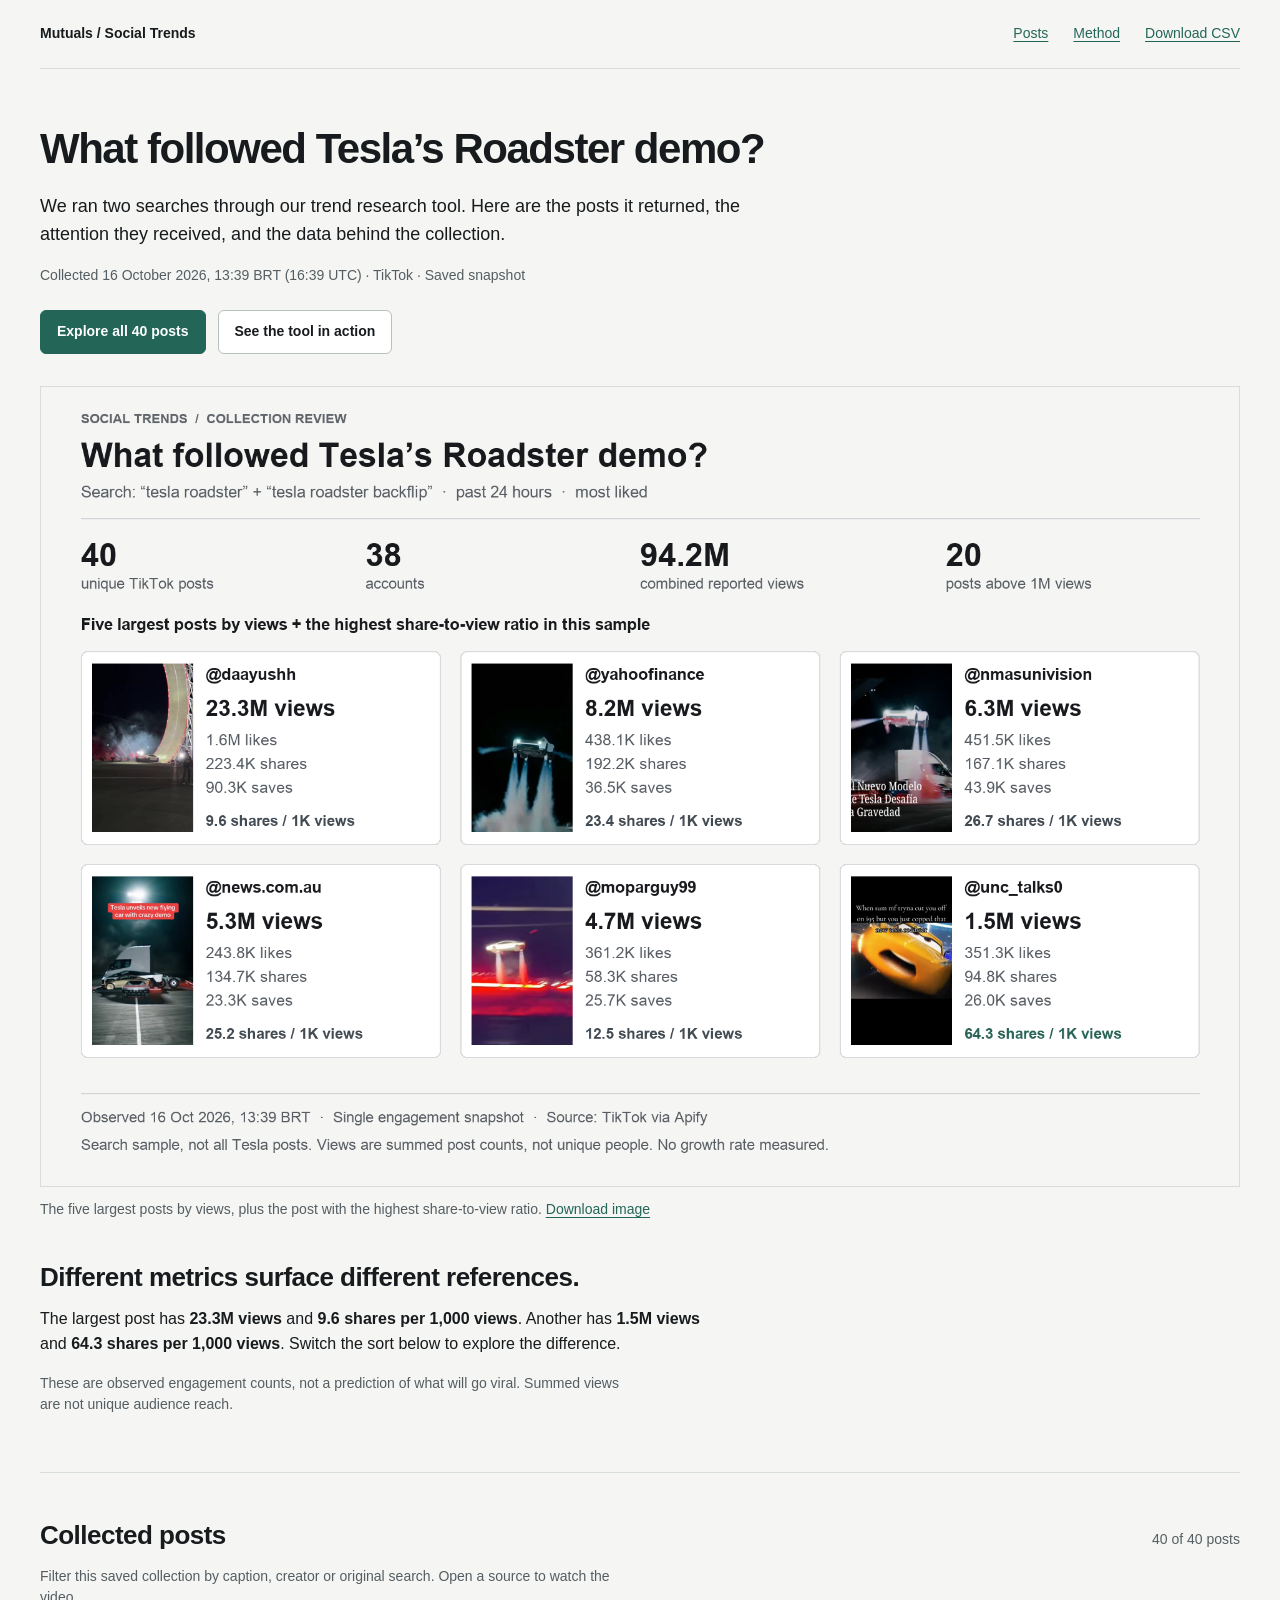
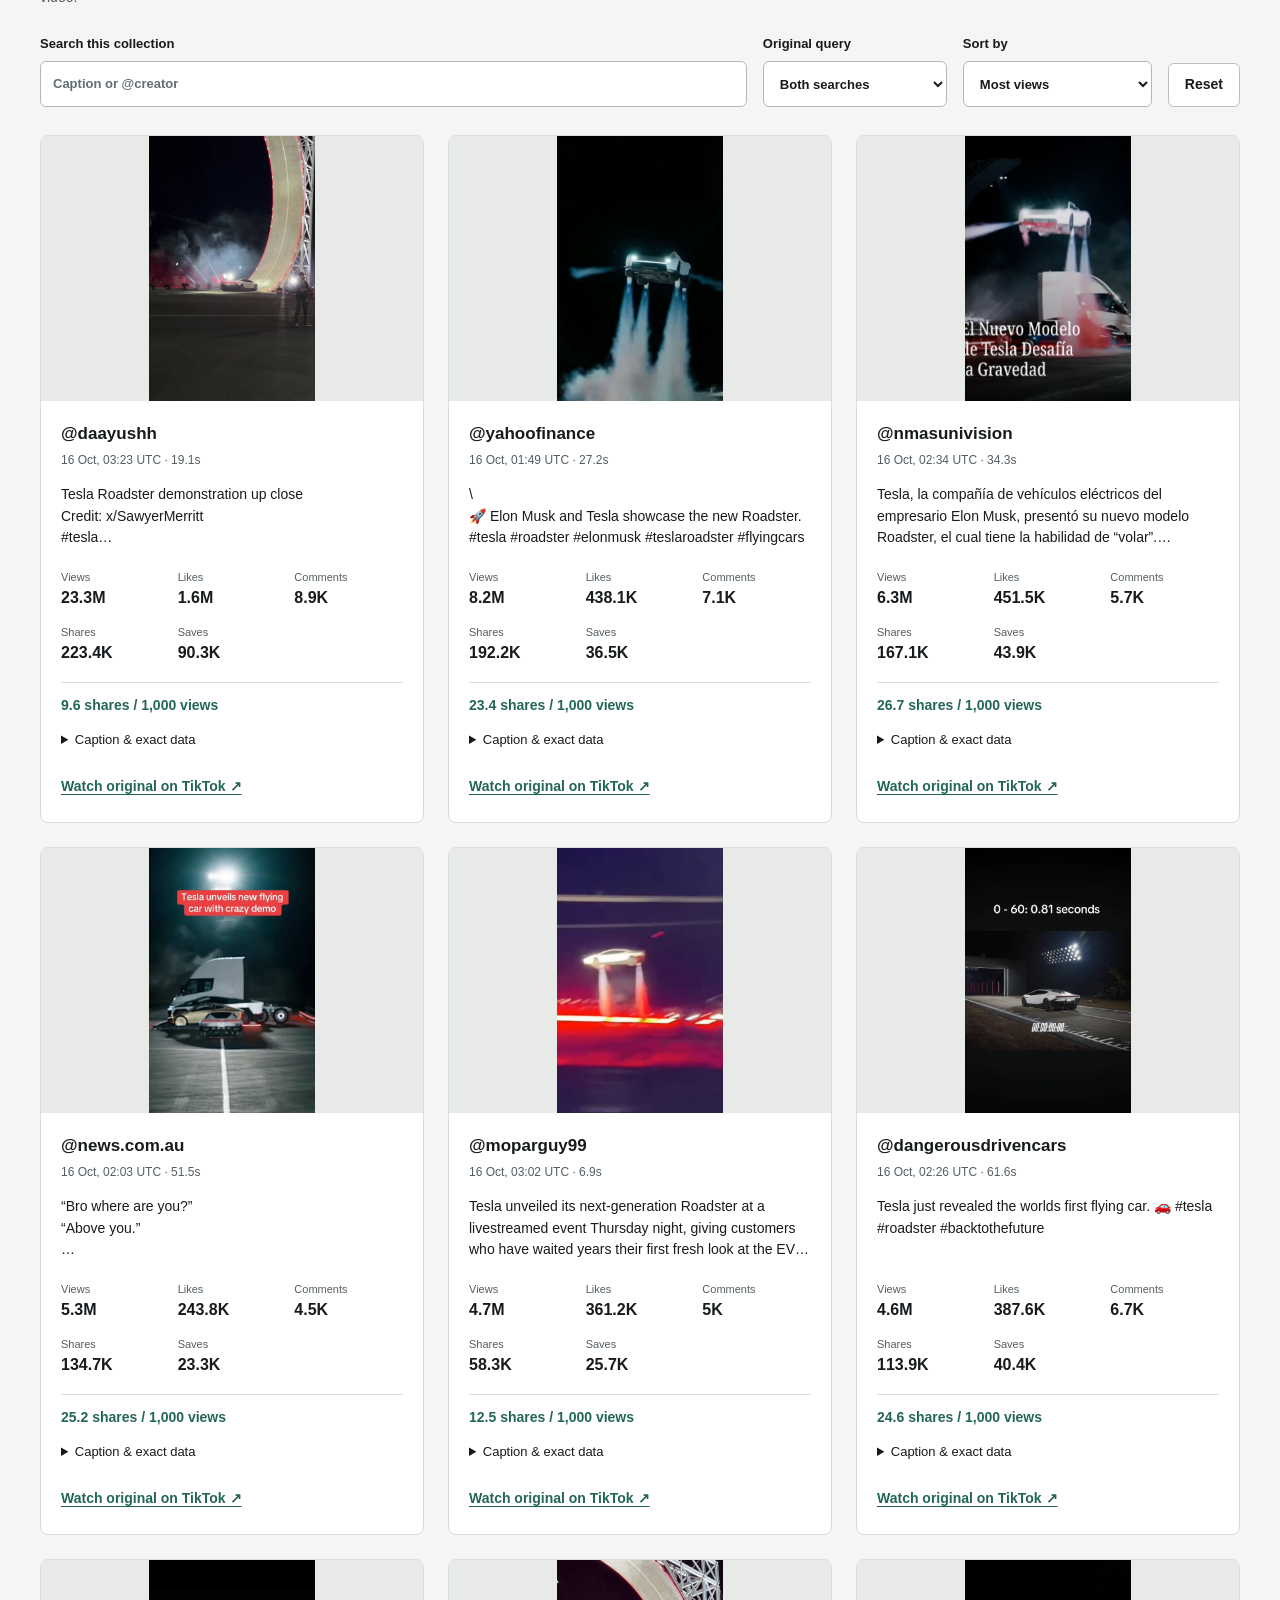
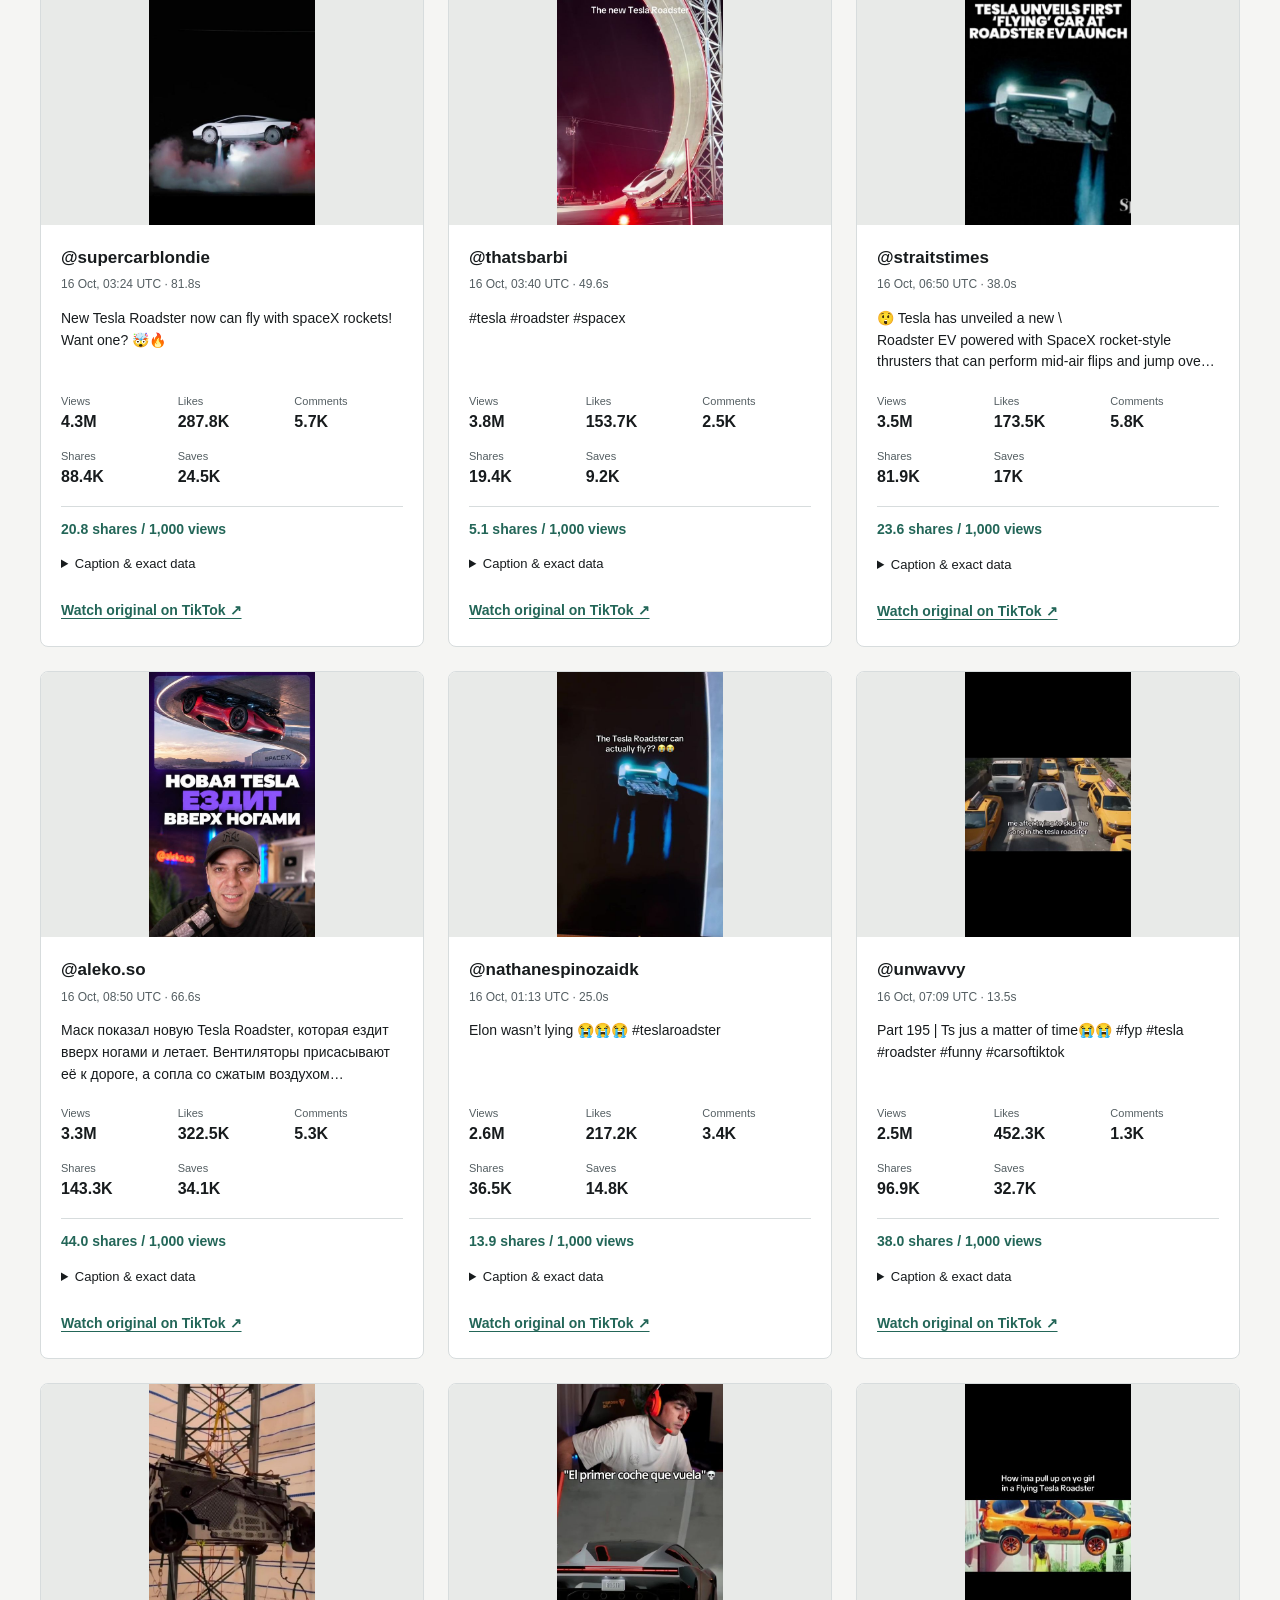
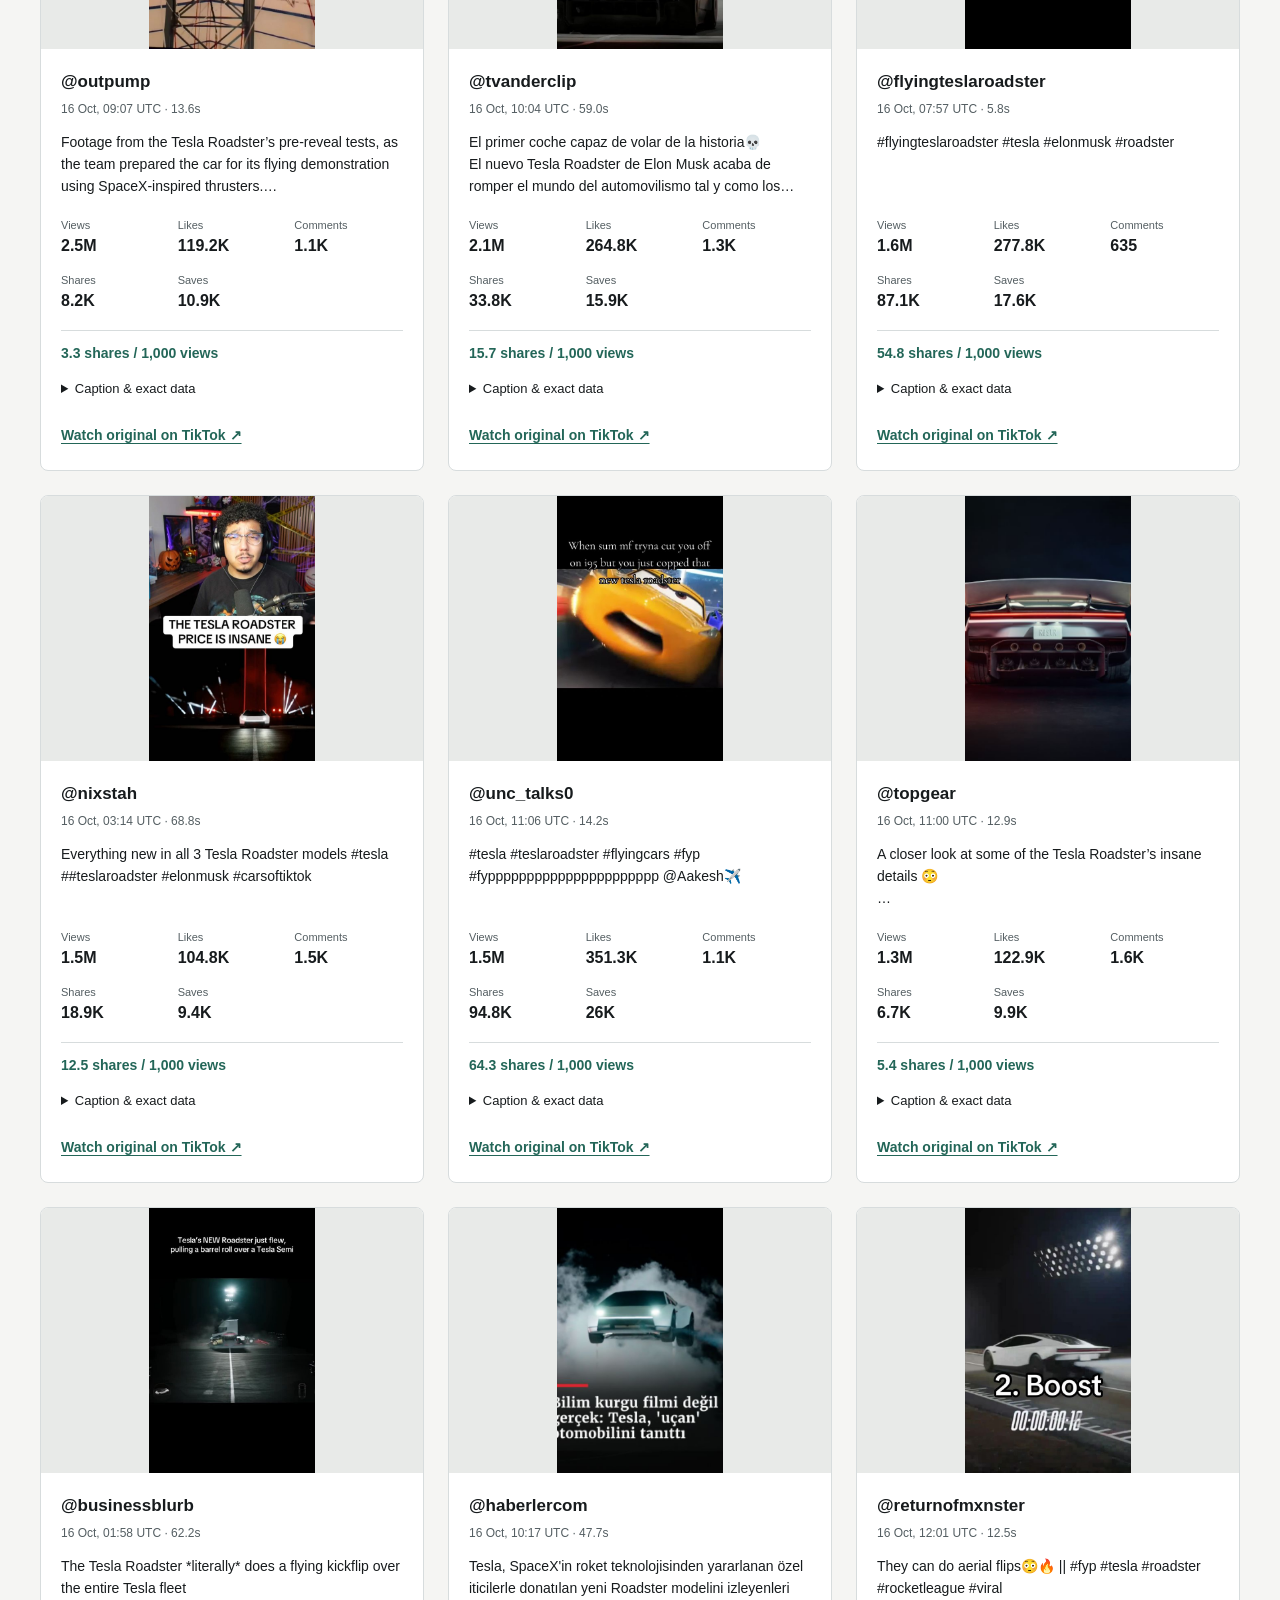
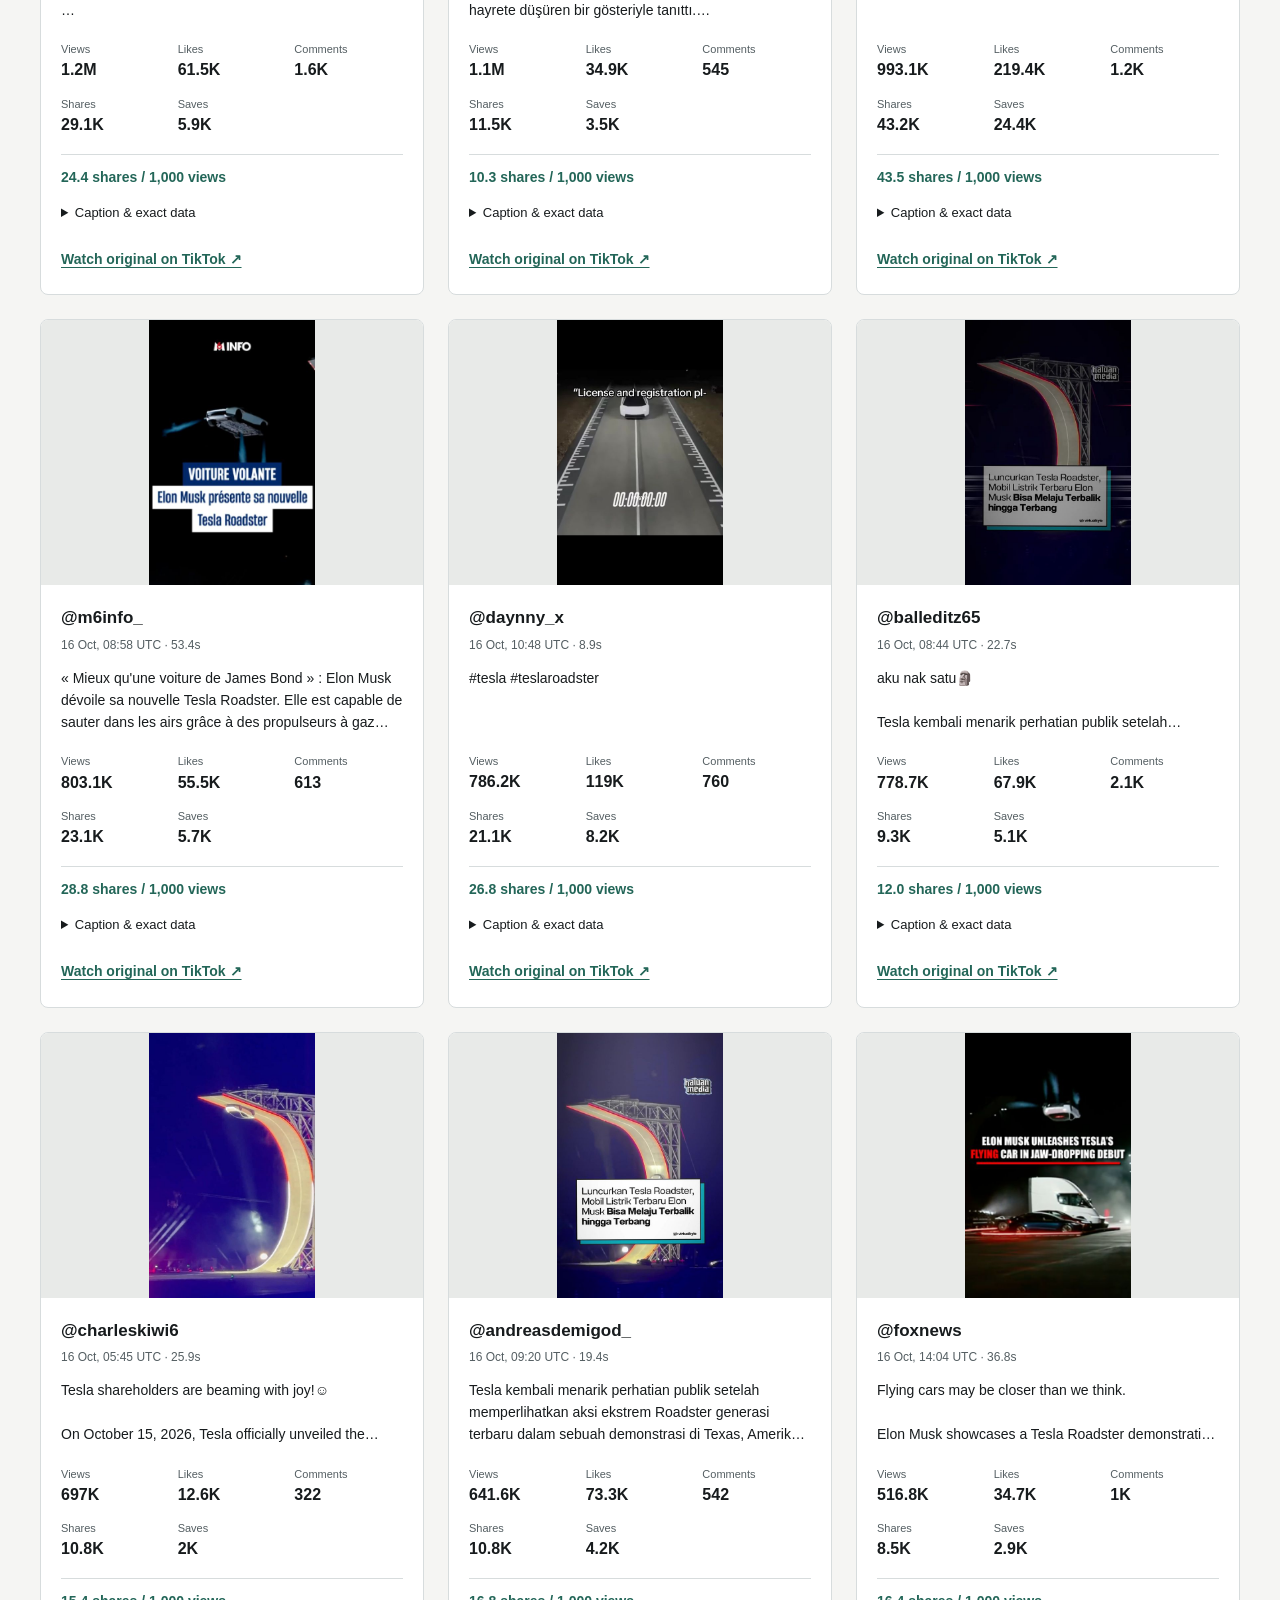
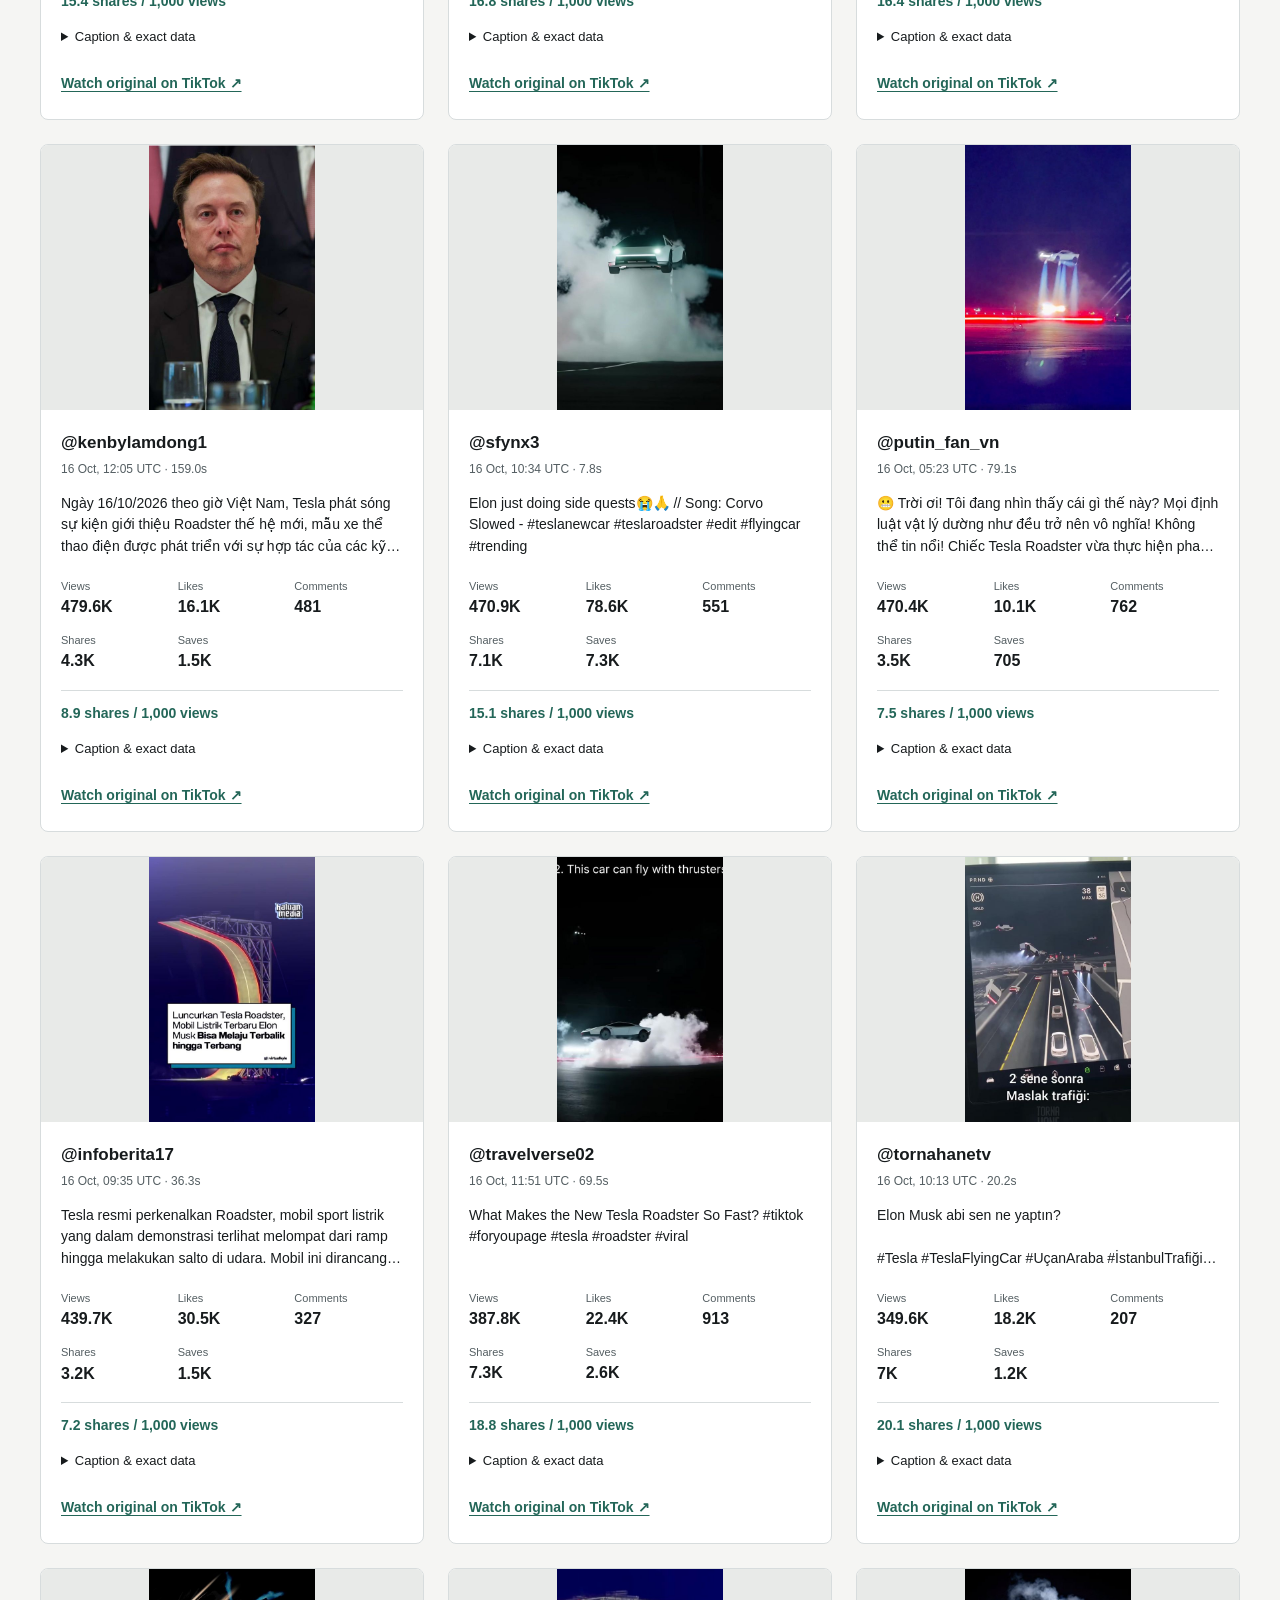
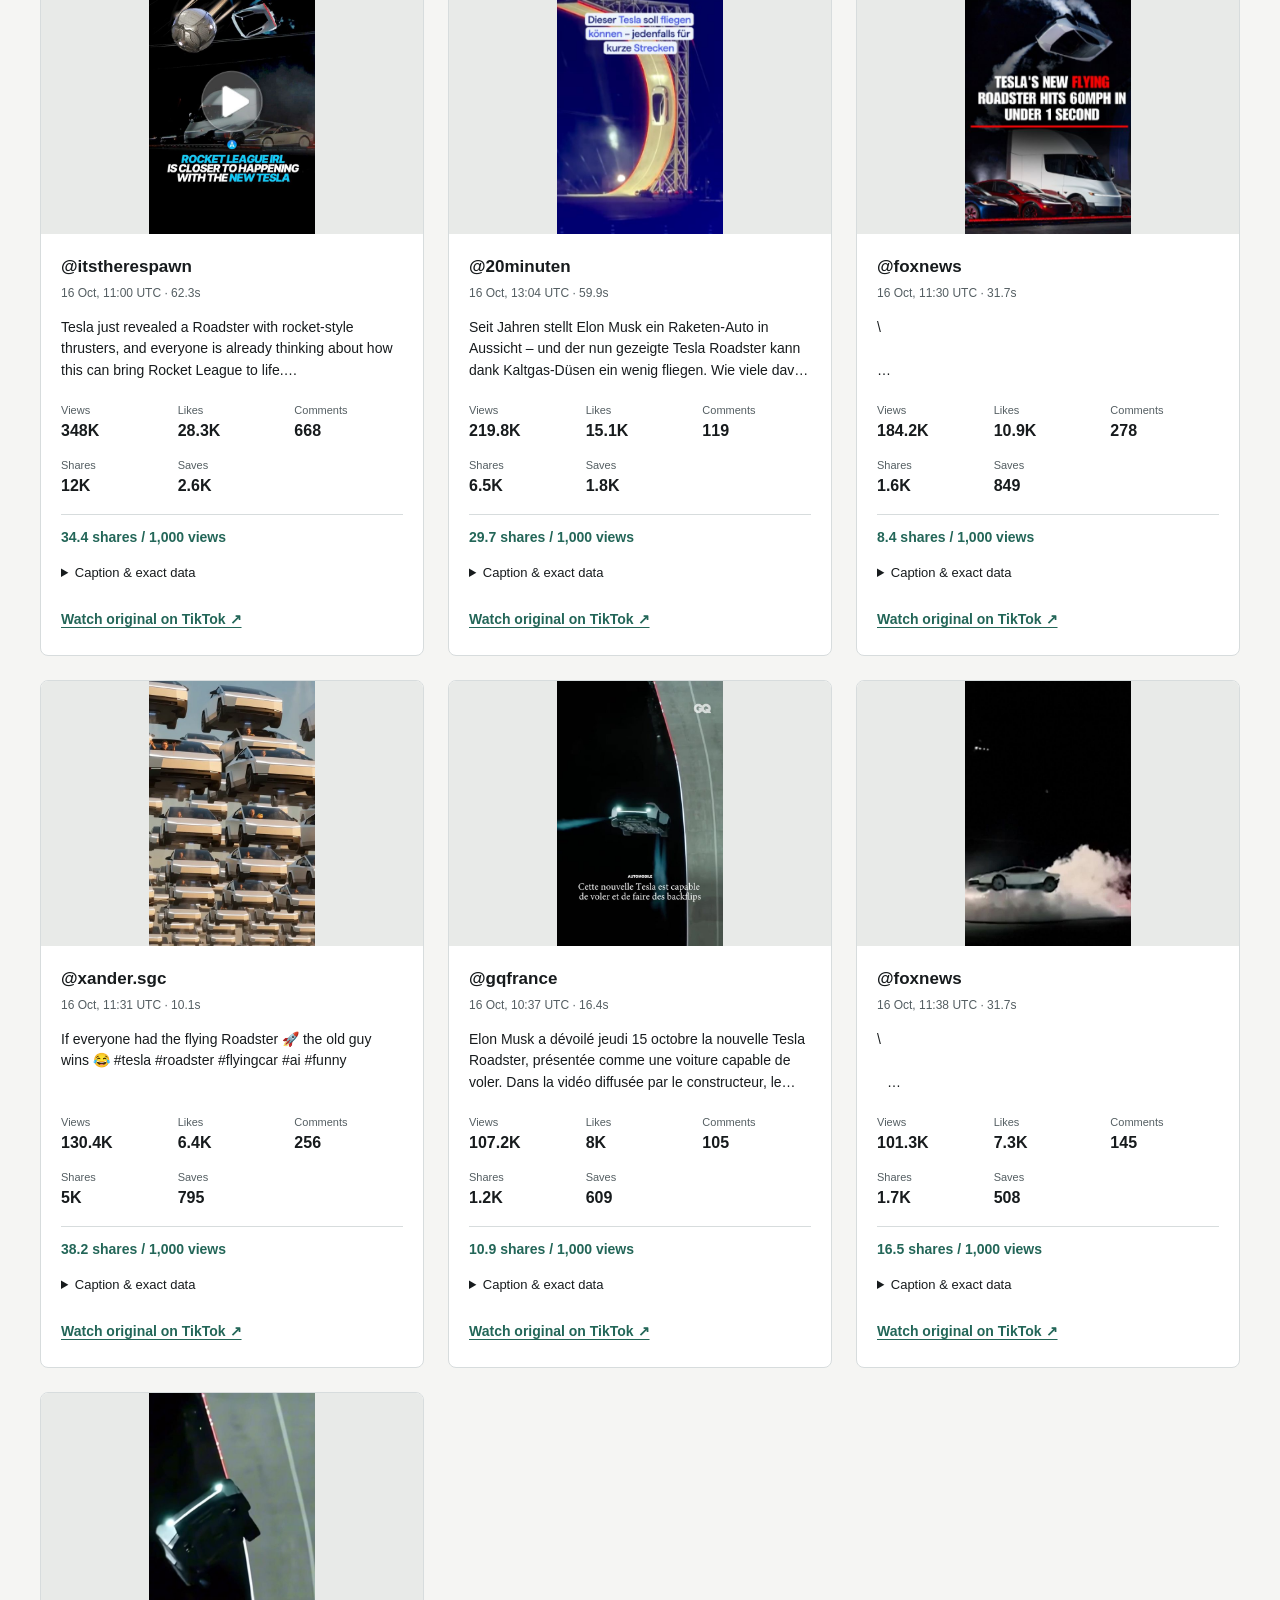
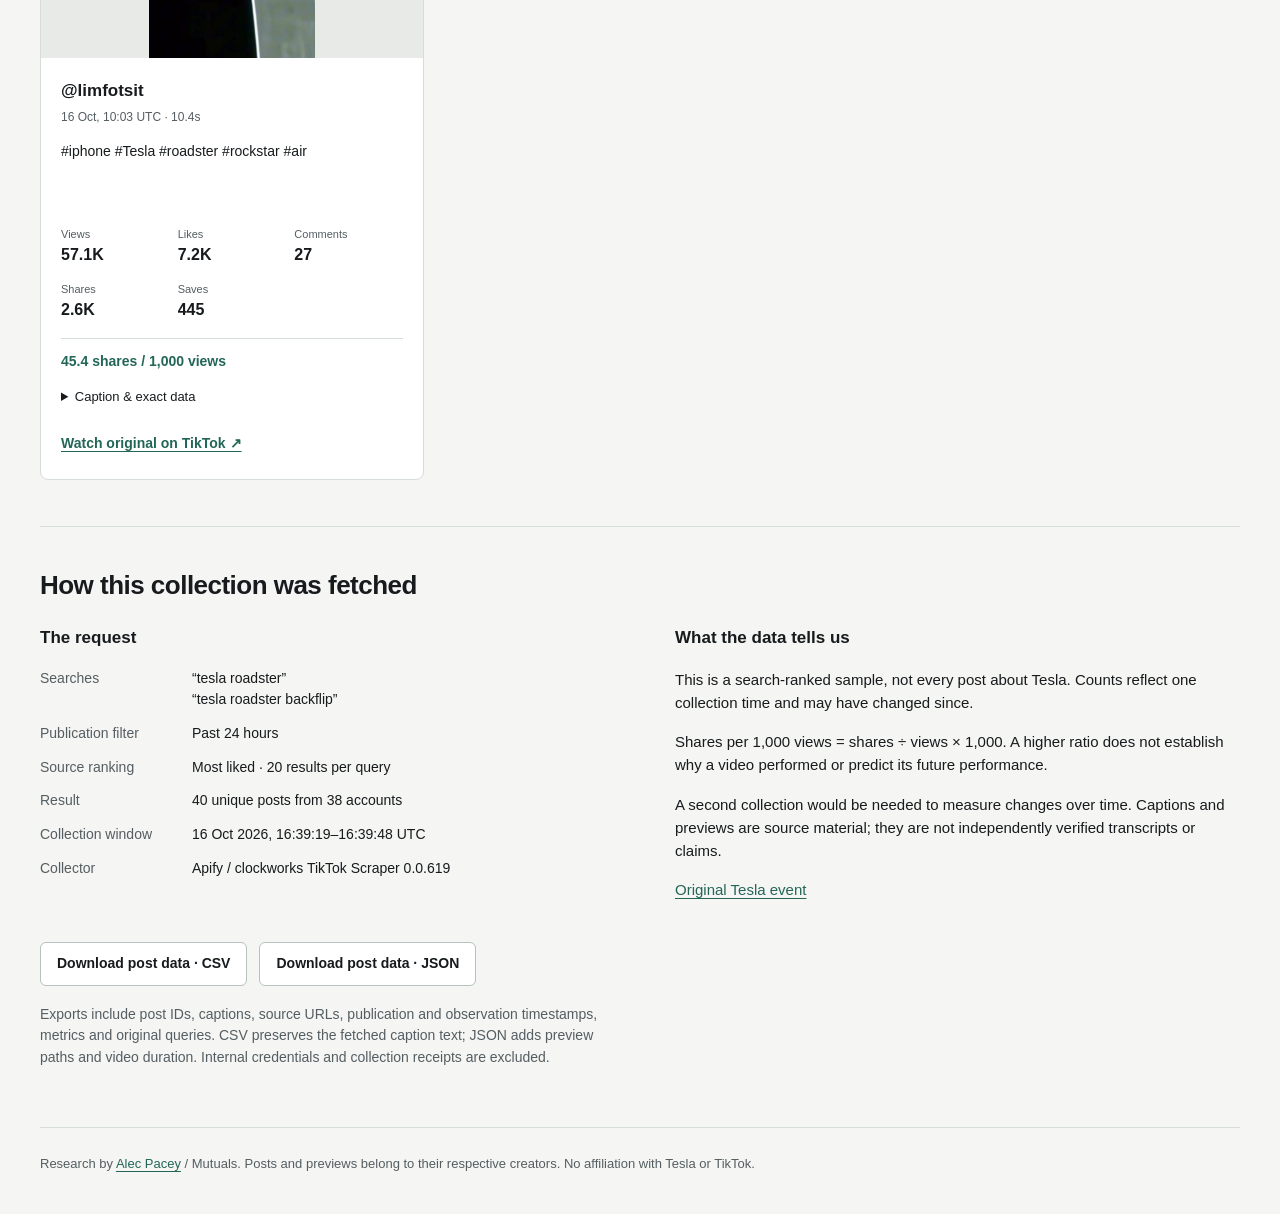
==== tesla-roadster/index.html @ ceb7addd "Publish Tesla Roadster trend collection with 40 source-linked posts" ====
<!doctype html>
<html lang="en">
<head>
<meta charset="utf-8"><meta name="viewport" content="width=device-width,initial-scale=1">
<title>Tesla Roadster trend research — 40 real posts | Mutuals</title>
<meta name="description" content="Explore 40 TikTok posts collected after Tesla’s Roadster demo: previews, source links, engagement metrics and downloadable data. Observed October 16, 2026.">
<meta property="og:title" content="What followed Tesla’s Roadster demo?">
<meta property="og:description" content="40 TikToks. 38 accounts. Explore the actual posts, compare metrics and download the collection.">
<meta property="og:type" content="website"><meta property="og:url" content="https://alec-mutuals.github.io/mutuals-social-analytics/tesla-roadster/">
<meta property="og:image" content="https://alec-mutuals.github.io/mutuals-social-analytics/tesla-roadster/assets/tesla-research.png">
<meta name="twitter:card" content="summary_large_image"><meta name="theme-color" content="#f5f5f3">
<link rel="stylesheet" href="style.css"><script defer src="data.js"></script><script defer src="app.js"></script>
</head>
<body>
<a class="skip" href="#posts">Skip to collected posts</a>
<header class="top"><a href="../">Mutuals / Social Trends</a><nav aria-label="Report"><a href="#posts">Posts</a><a href="#method">Method</a><a href="data/posts.csv" download>Download CSV</a></nav></header>
<main>
<section class="intro" aria-labelledby="title"><h1 id="title">What followed Tesla’s Roadster demo?</h1><p>We ran two searches through our trend research tool. Here are the posts it returned, the attention they received, and the data behind the collection.</p><p class="muted">Collected 16 October 2026, 13:39 BRT (16:39 UTC) · TikTok · Saved snapshot</p><div class="actions"><a class="button primary" href="#posts">Explore all 40 posts</a><a class="button" href="https://x.com/alecpacey/status/2110845671431696705" target="_blank" rel="noopener noreferrer">See the tool in action</a></div></section>
<figure class="overview"><a href="assets/tesla-research.png" target="_blank" rel="noopener" aria-label="Open full-size collection review"><img src="assets/tesla-research.png" width="1920" height="1280" alt="Collection review: 40 posts, 38 accounts, 94.2 million combined reported views, and 20 posts above one million views. Six selected posts compare views, likes, shares and saves."></a><figcaption>The five largest posts by views, plus the post with the highest share-to-view ratio. <a href="assets/tesla-research.png" download>Download image</a></figcaption></figure>
<section class="finding"><h2>Different metrics surface different references.</h2><p>The largest post has <strong>23.3M views</strong> and <strong>9.6 shares per 1,000 views</strong>. Another has <strong>1.5M views</strong> and <strong>64.3 shares per 1,000 views</strong>. Switch the sort below to explore the difference.</p><p class="muted">These are observed engagement counts, not a prediction of what will go viral. Summed views are not unique audience reach.</p></section>
<section id="posts" aria-labelledby="posts-heading"><div class="section-title"><h2 id="posts-heading">Collected posts</h2><span id="count" role="status" aria-live="polite">40 posts</span></div><p class="muted">Filter this saved collection by caption, creator or original search. Open a source to watch the video.</p>
<form class="filters" role="search" onsubmit="return false"><label class="search">Search this collection<input id="search" type="search" placeholder="Caption or @creator" autocomplete="off"></label><label>Original query<select id="query"><option value="">Both searches</option><option>tesla roadster</option><option>tesla roadster backflip</option></select></label><label>Sort by<select id="sort"><option value="views">Most views</option><option value="shares_per_1000_views">Shares per 1,000 views</option><option value="likes">Most likes</option><option value="shares">Most shares</option><option value="saves">Most saves</option><option value="published_at">Newest published</option></select></label><button id="reset" type="button">Reset</button></form>
<div id="grid" class="grid"></div><p id="empty" hidden>No posts match these filters. Try a different creator or reset the filters.</p><noscript><p>JavaScript is needed to filter the posts. You can still <a href="data/posts.csv">download all 40 posts as CSV</a> or <a href="data/posts.json">read the JSON data</a>.</p></noscript></section>
<section id="method" class="method" aria-labelledby="method-heading"><h2 id="method-heading">How this collection was fetched</h2><div class="method-grid"><div><h3>The request</h3><dl><dt>Searches</dt><dd>“tesla roadster”<br>“tesla roadster backflip”</dd><dt>Publication filter</dt><dd>Past 24 hours</dd><dt>Source ranking</dt><dd>Most liked · 20 results per query</dd><dt>Result</dt><dd>40 unique posts from 38 accounts</dd><dt>Collection window</dt><dd>16 Oct 2026, 16:39:19–16:39:48 UTC</dd><dt>Collector</dt><dd>Apify / clockworks TikTok Scraper 0.0.619</dd></dl></div><div><h3>What the data tells us</h3><p>This is a search-ranked sample, not every post about Tesla. Counts reflect one collection time and may have changed since.</p><p>Shares per 1,000 views = shares ÷ views × 1,000. A higher ratio does not establish why a video performed or predict its future performance.</p><p>A second collection would be needed to measure changes over time. Captions and previews are source material; they are not independently verified transcripts or claims.</p><p><a href="https://x.com/Tesla/status/2110788059008819215" target="_blank" rel="noopener noreferrer">Original Tesla event</a></p></div></div><div class="downloads"><a class="button" href="data/posts.csv" download>Download post data · CSV</a><a class="button" href="data/posts.json" download>Download post data · JSON</a></div><p class="muted">Exports include post IDs, captions, source URLs, publication and observation timestamps, metrics and original queries. CSV preserves the fetched caption text; JSON adds preview paths and video duration. Internal credentials and collection receipts are excluded.</p></section>
</main><footer>Research by <a href="https://x.com/alecpacey">Alec Pacey</a> / Mutuals. Posts and previews belong to their respective creators. No affiliation with Tesla or TikTok.</footer>
</body></html>
---- tesla-roadster/style.css ----
:root{color-scheme:light;--bg:#f5f5f3;--surface:#fff;--ink:#171b1d;--muted:#545e62;--line:#d7dcdd;--accent:#236658}*{box-sizing:border-box}html{scroll-behavior:smooth;scroll-padding-top:24px}body{margin:0;background:var(--bg);color:var(--ink);font:16px/1.55 -apple-system,BlinkMacSystemFont,"Segoe UI",sans-serif}::selection{background:#c8e4da;color:#12372c}a{color:var(--accent);text-underline-offset:3px}a:hover{text-decoration-thickness:2px}a:focus-visible,button:focus-visible,input:focus-visible,select:focus-visible,summary:focus-visible{outline:3px solid var(--accent);outline-offset:4px}button,input,select{font:inherit}button,a,input,select,summary{-webkit-tap-highlight-color:transparent}button,.button{cursor:pointer}main,.top,footer{width:min(1200px,calc(100% - 64px));margin:auto}.top{display:flex;justify-content:space-between;gap:20px;align-items:center;border-bottom:1px solid var(--line);padding:23px 0;font-size:14px}.top>a{font-weight:650;text-decoration:none;color:var(--ink)}nav{display:flex;gap:25px}.intro{padding:56px 0 32px}h1{font-size:42px;line-height:1.12;letter-spacing:-.035em;max-width:850px;margin:0 0 21px;text-wrap:balance}h2{font-size:26px;line-height:1.25;letter-spacing:-.02em;margin:0 0 14px}h3{font-size:17px;margin:0 0 16px}p{max-width:75ch;margin:0 0 16px}.intro>p:first-of-type{font-size:18px;max-width:740px}.muted,figcaption{color:var(--muted);font-size:14px}.actions,.downloads{display:flex;gap:12px;flex-wrap:wrap;margin-top:24px}.button,button{display:inline-flex;align-items:center;justify-content:center;padding:10px 16px;min-height:44px;border:1px solid #b7c1c0;border-radius:6px;background:white;color:var(--ink);text-decoration:none;font-size:14px;font-weight:600}.button:hover,button:hover{background:#ebf1ed}.primary{background:var(--accent);color:white;border-color:var(--accent)}.primary:hover{background:#164d41}.overview{margin:0}.overview img{display:block;width:100%;height:auto;border:1px solid var(--line)}figcaption{padding-top:12px}.finding{padding:40px 0;border-bottom:1px solid var(--line)}#posts{padding:46px 0}.section-title{display:flex;align-items:baseline;justify-content:space-between;gap:16px}.section-title>span{font-size:14px;color:var(--muted);white-space:nowrap}.filters{display:flex;gap:16px;align-items:end;margin:25px 0 28px;flex-wrap:wrap}.filters label{display:grid;gap:7px;font-size:13px;font-weight:600}.search{flex:1;min-width:220px}input,select{border:1px solid #aeb9ba;border-radius:6px;background:white;color:var(--ink);padding:10px 12px;min-height:46px;max-width:100%;caret-color:var(--accent)}input::placeholder{color:#626e72}select{min-width:180px}.grid{display:grid;grid-template-columns:repeat(3,minmax(0,1fr));gap:24px}.post{background:var(--surface);border:1px solid var(--line);border-radius:8px;overflow:hidden;min-width:0}.preview{height:265px;display:flex;background:#e8eae8;align-items:center;justify-content:center}.preview img{height:100%;width:100%;object-fit:contain}.post-body{padding:20px}.post h3{overflow-wrap:anywhere;margin:0 0 4px}.date{font-size:12px;color:var(--muted);margin-bottom:14px}.caption{font-size:14px;white-space:pre-line;overflow-wrap:anywhere;margin:0}.caption-short{display:-webkit-box;-webkit-line-clamp:3;-webkit-box-orient:vertical;overflow:hidden;min-height:65px}.metrics{display:grid;grid-template-columns:repeat(3,minmax(0,1fr));gap:13px 8px;margin:20px 0 16px;font-variant-numeric:tabular-nums}.metrics dt{font-size:11px;color:var(--muted)}.metrics dd{font-size:16px;font-weight:650;margin:0}.ratio{color:var(--accent);font-size:14px;font-weight:650;padding-top:12px;border-top:1px solid var(--line)}.post details{font-size:13px;margin-top:14px}.post details .caption{margin-top:12px}summary{cursor:pointer;min-height:30px}.source{display:inline-block;font-size:14px;font-weight:600;margin-top:12px;padding:4px 0}.method{border-top:1px solid var(--line);padding:42px 0}.method-grid{display:grid;grid-template-columns:1fr 1fr;gap:70px;margin-top:24px}.method dl{display:grid;grid-template-columns:140px 1fr;gap:12px;font-size:14px;margin:0}.method dt{color:var(--muted)}.method dd{margin:0}.method-grid p{font-size:15px}.method .muted{margin-top:18px}footer{border-top:1px solid var(--line);padding:26px 0 40px;font-size:13px;color:var(--muted)}.skip{position:absolute;top:-100px;left:20px;padding:12px;background:white;z-index:2}.skip:focus{top:12px}#empty{padding:35px;background:white;border:1px solid var(--line)}[hidden]{display:none!important}@media(max-width:900px){.grid{grid-template-columns:repeat(2,minmax(0,1fr))}.method-grid{gap:30px}.filters label{flex:1}.filters .search{flex-basis:100%}}@media(max-width:560px){main,.top,footer{width:calc(100% - 32px)}.top{align-items:start;flex-direction:column;gap:12px;padding:18px 0}nav{gap:24px}.intro{padding-top:32px}h1{font-size:32px}h2{font-size:23px}.intro>p:first-of-type{font-size:16px}.grid{grid-template-columns:1fr}.preview{height:310px}.method-grid{grid-template-columns:1fr;gap:28px}.filters{gap:12px}.filters label{flex-basis:100%}.filters input,.filters select{width:100%}.filters button{width:100%}.section-title{flex-wrap:wrap;gap:0}.method dl{grid-template-columns:115px 1fr}.caption-short{min-height:0}.overview{margin:0 -8px}.actions .button{flex:1;white-space:nowrap;font-size:13px;padding:10px}.downloads .button{width:100%}}@media(prefers-reduced-motion:reduce){html{scroll-behavior:auto}}
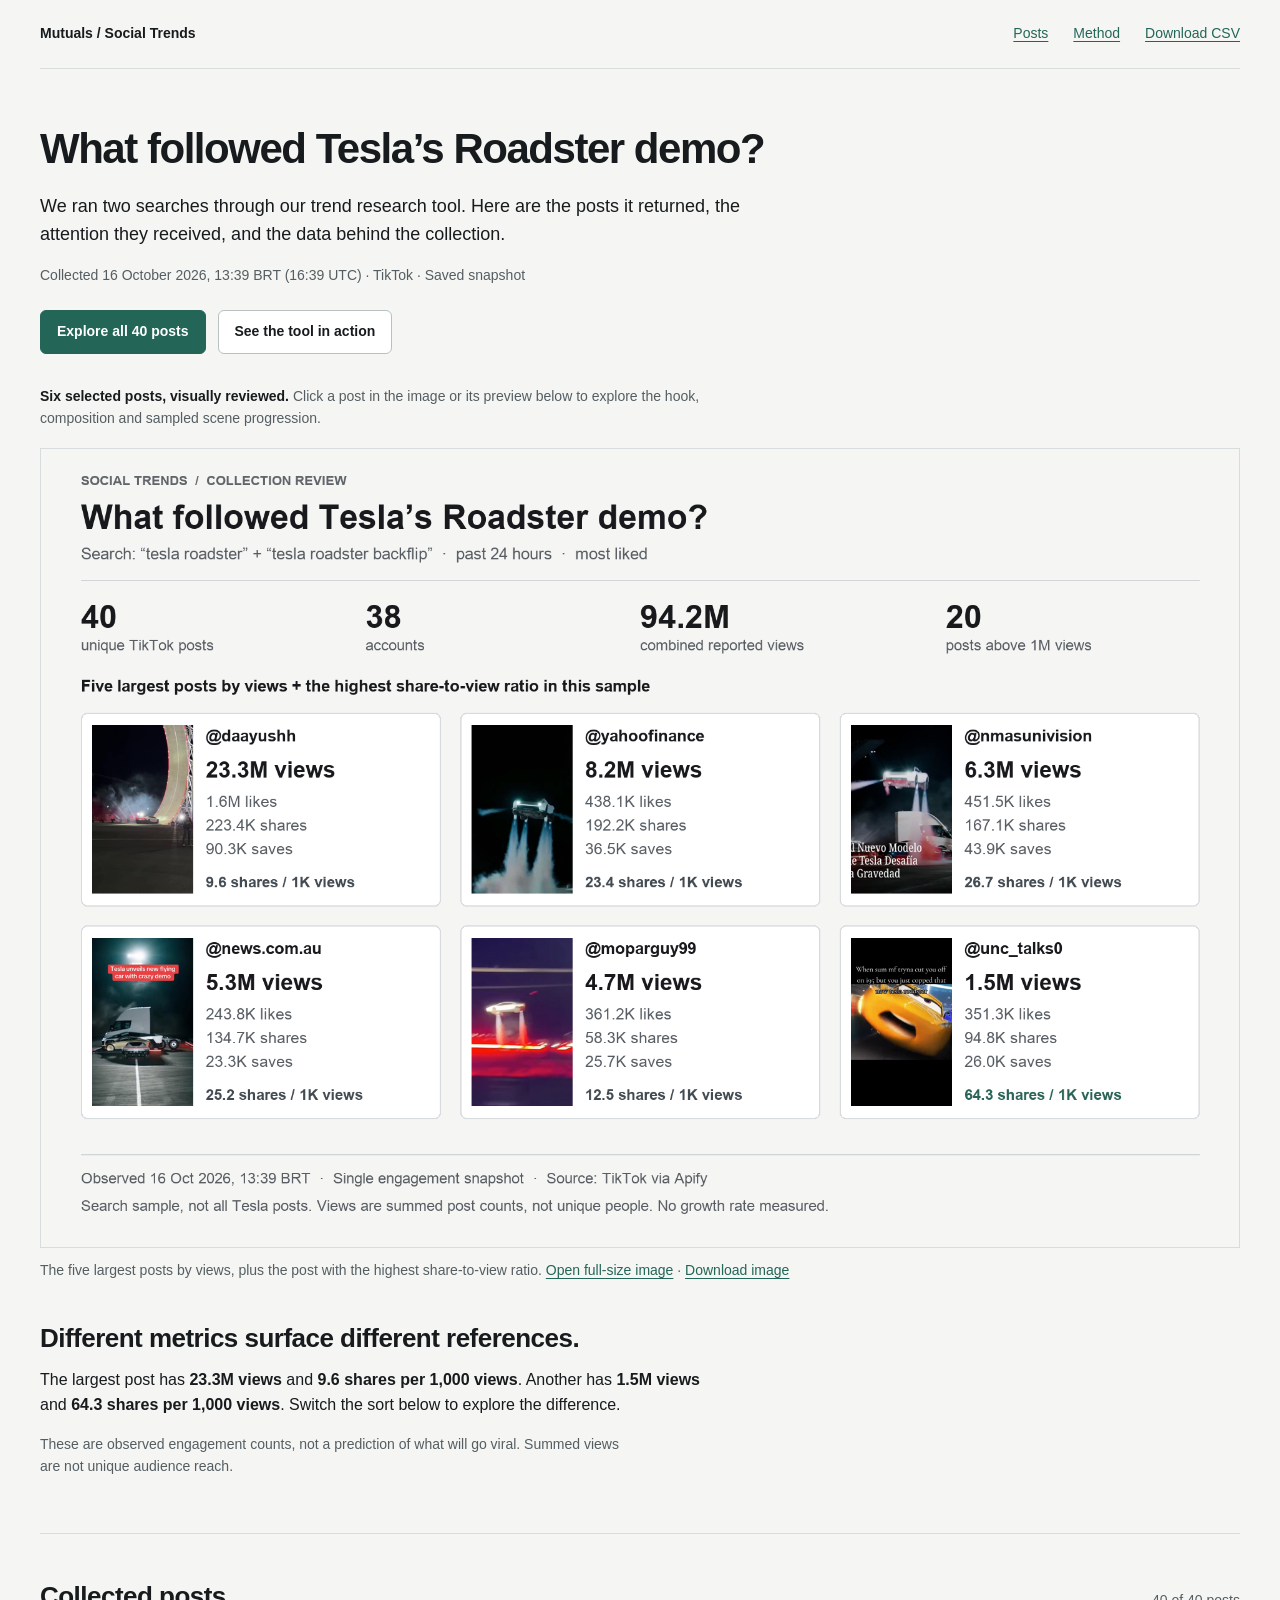
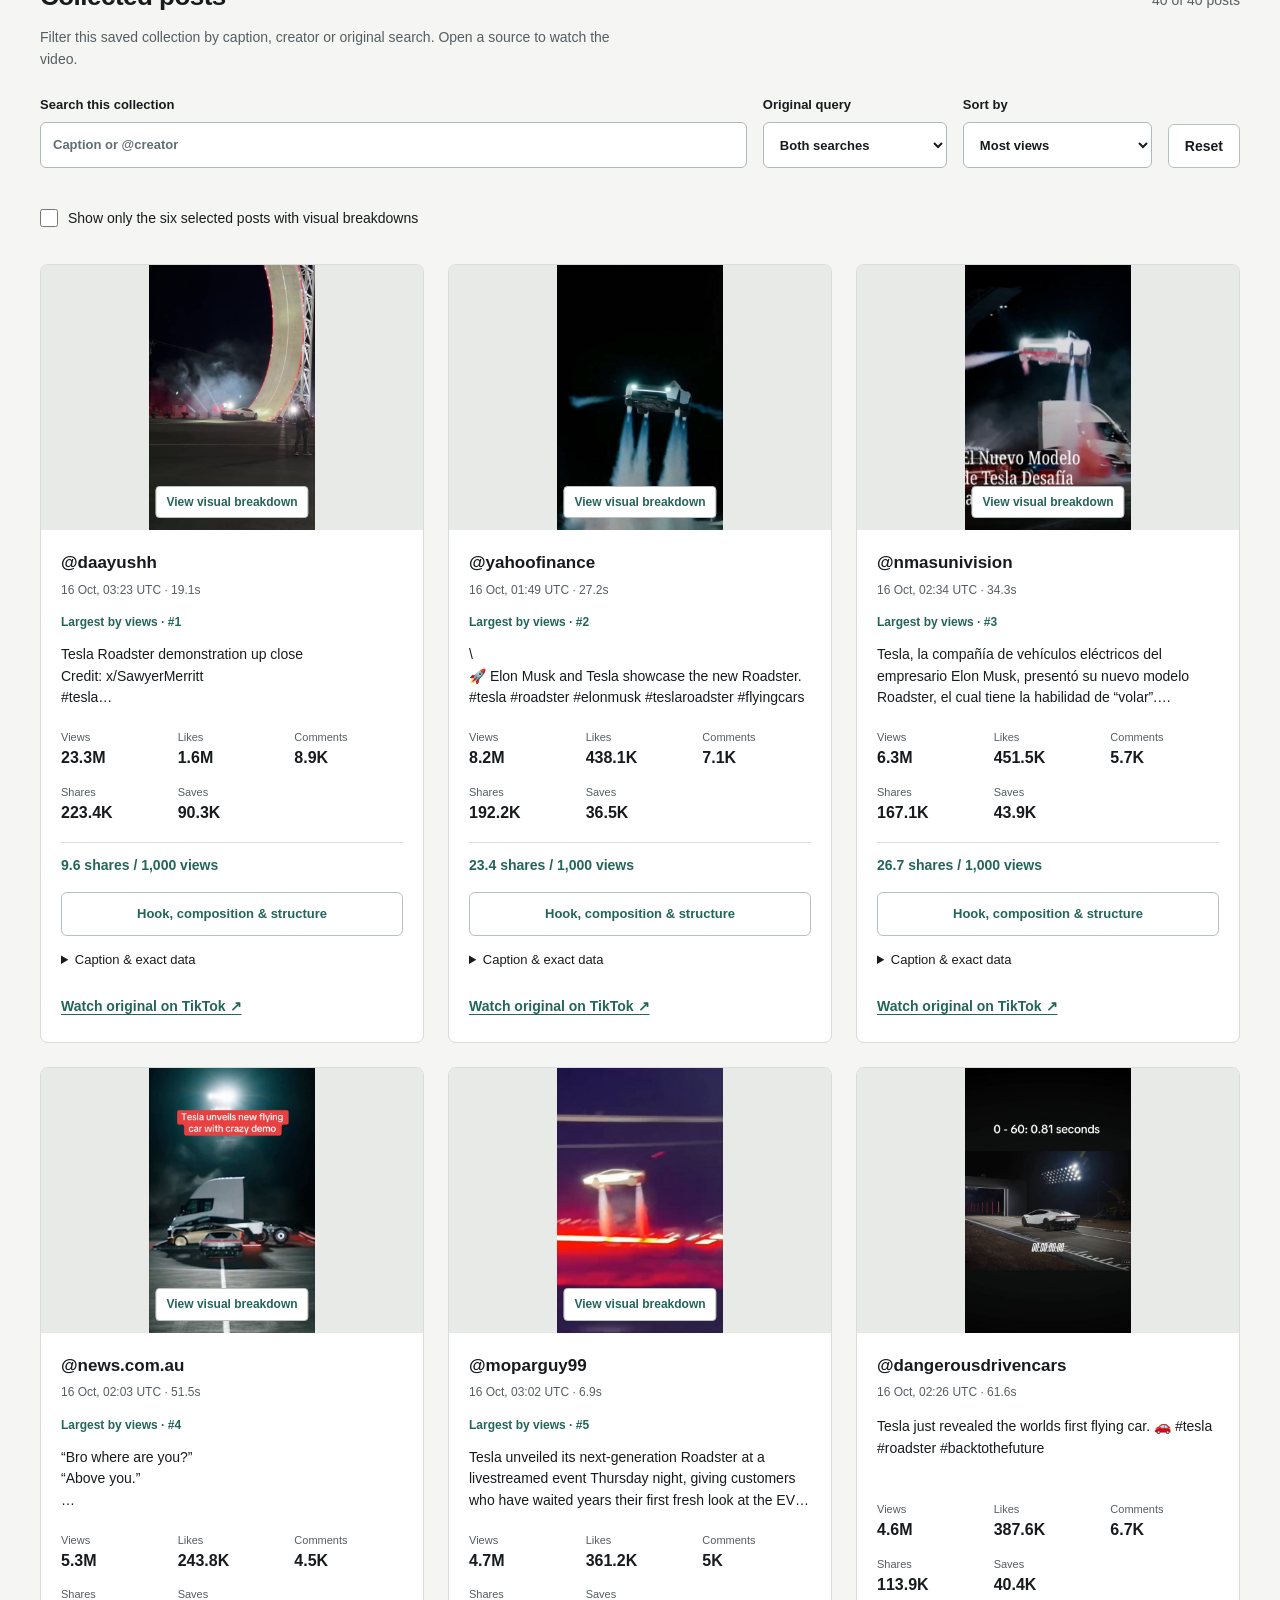
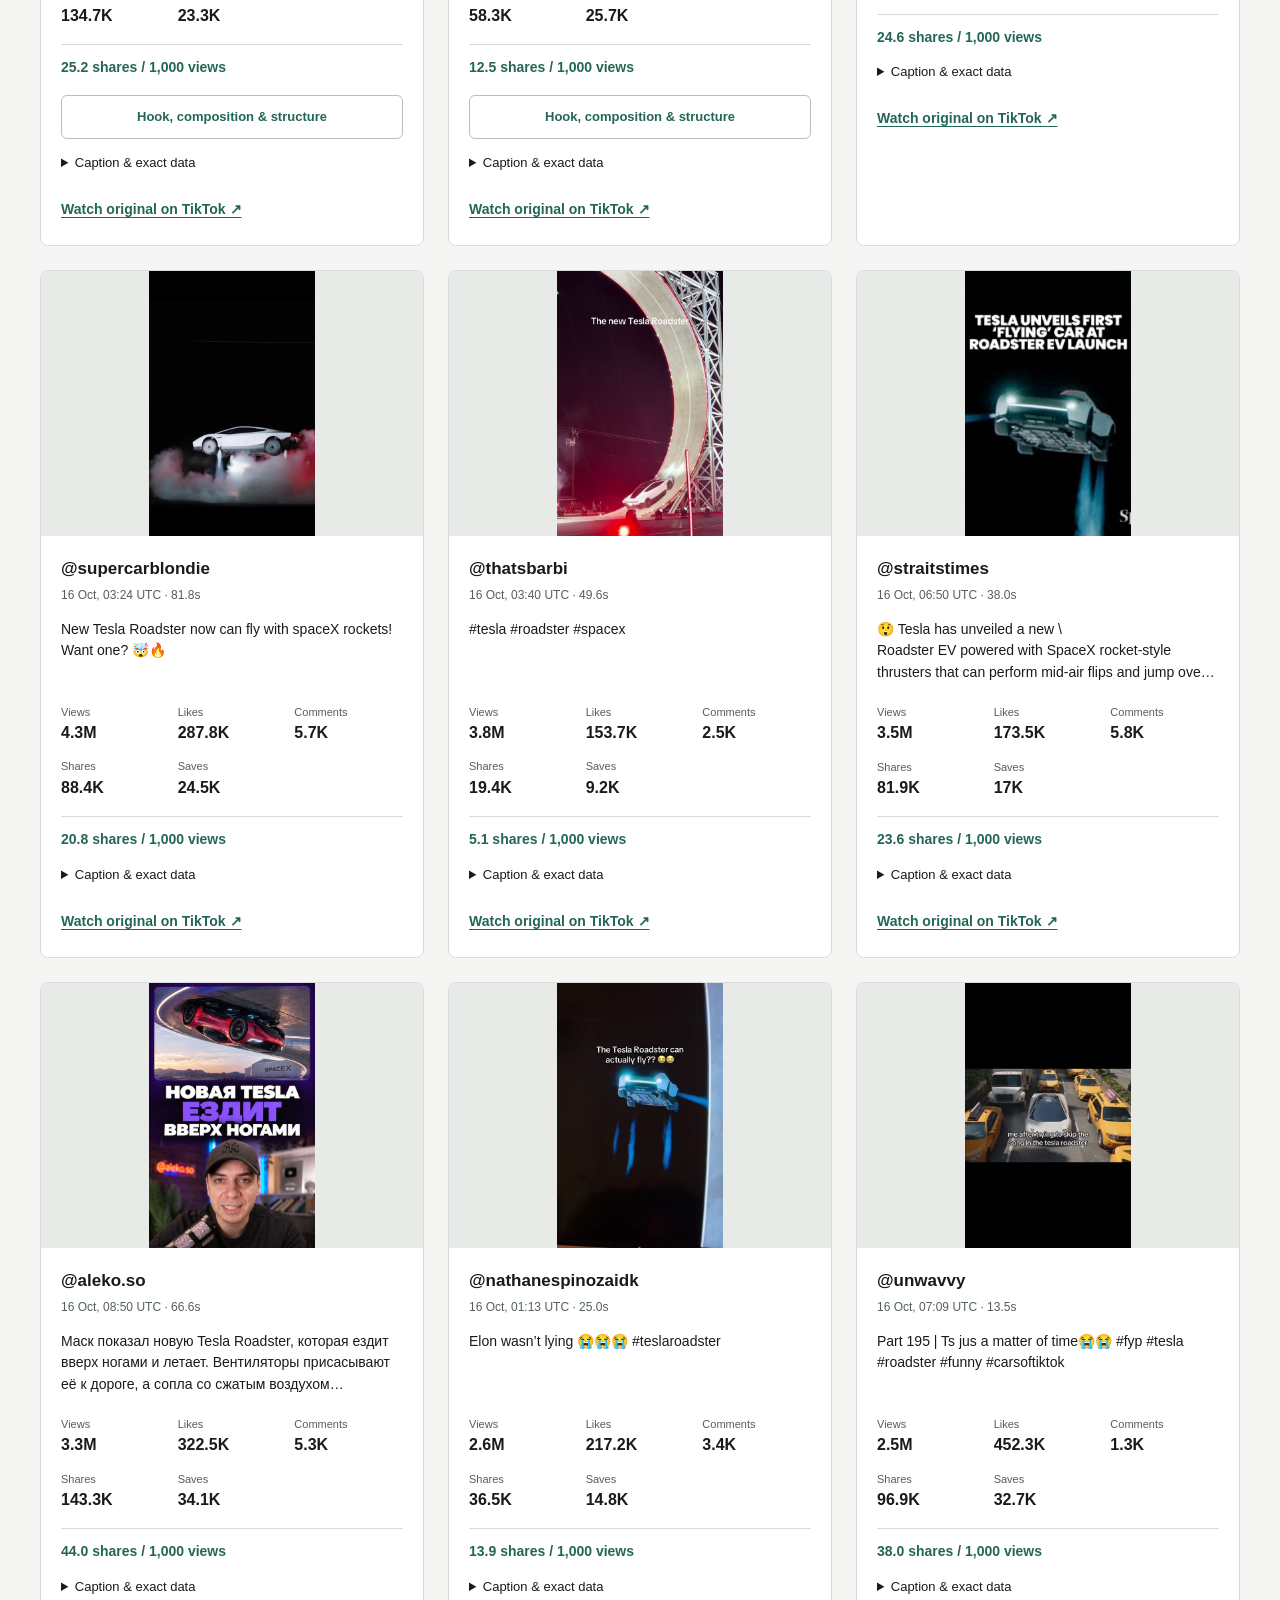
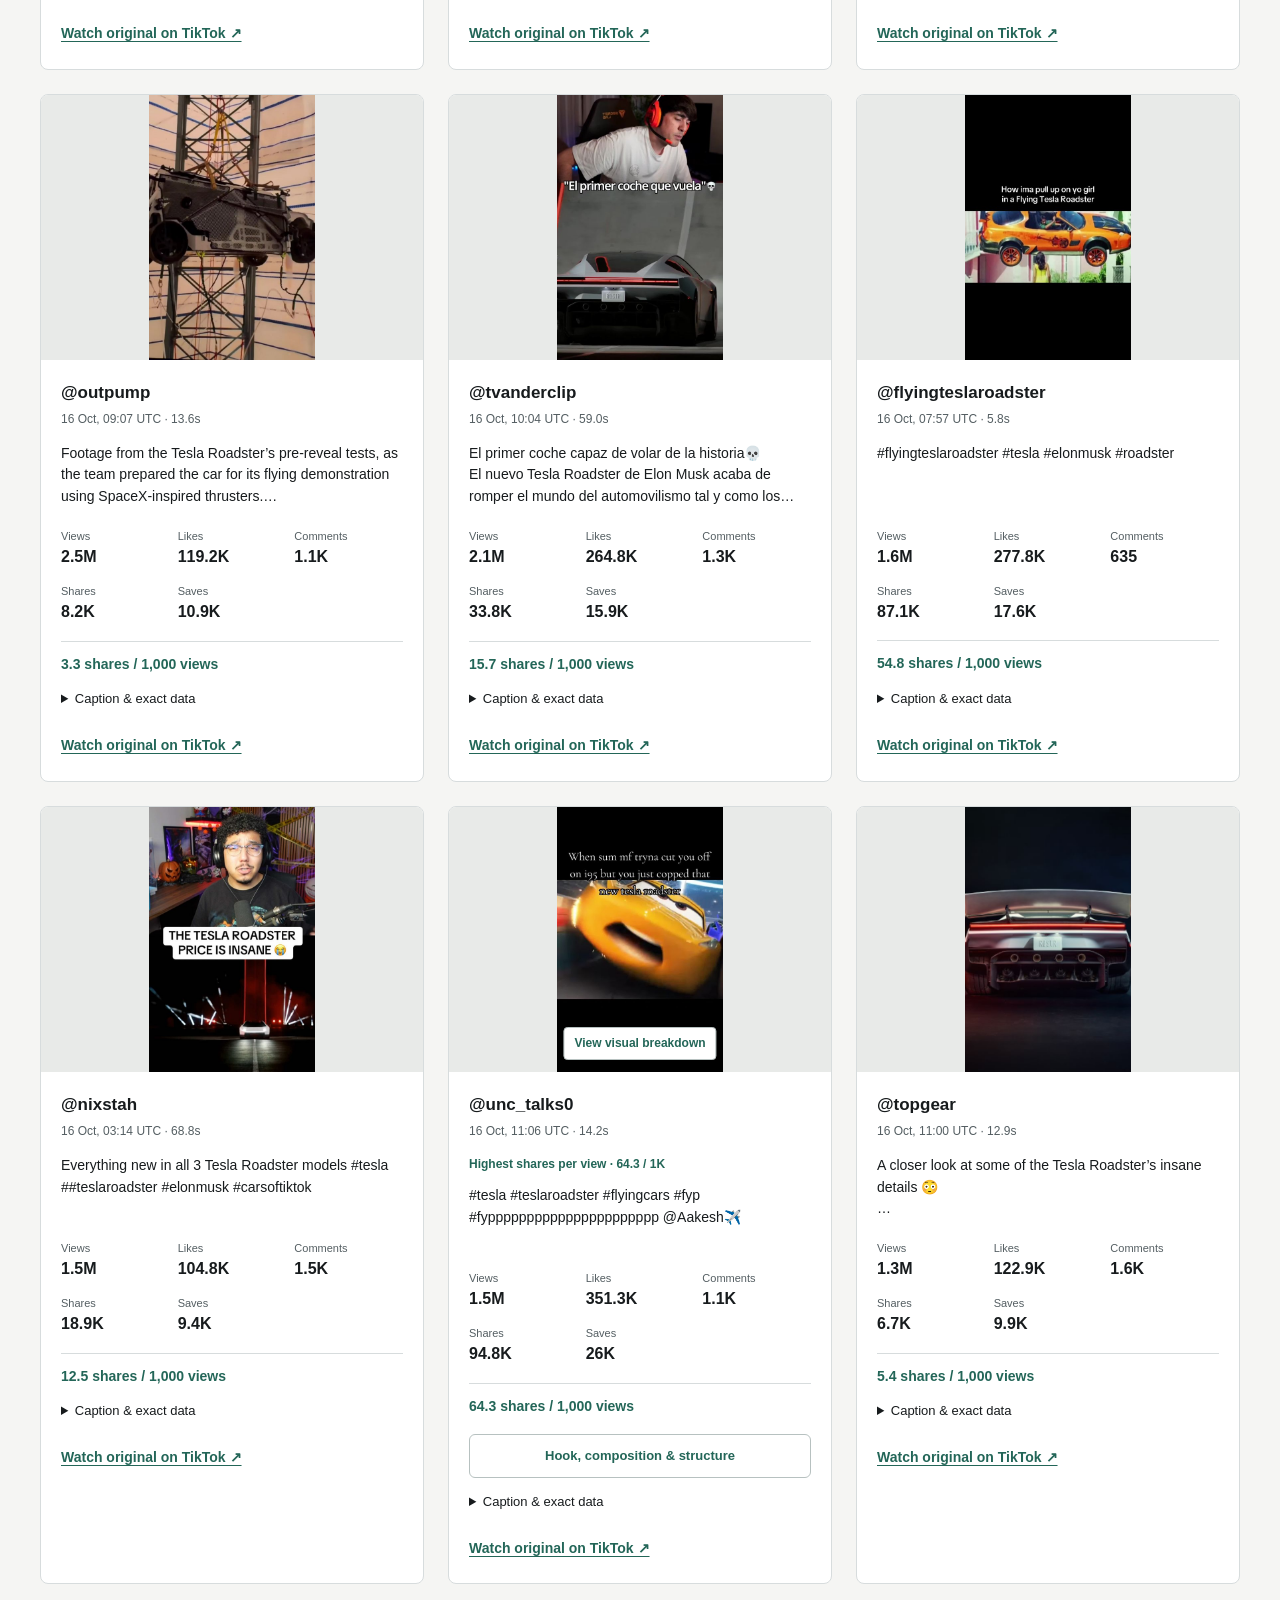
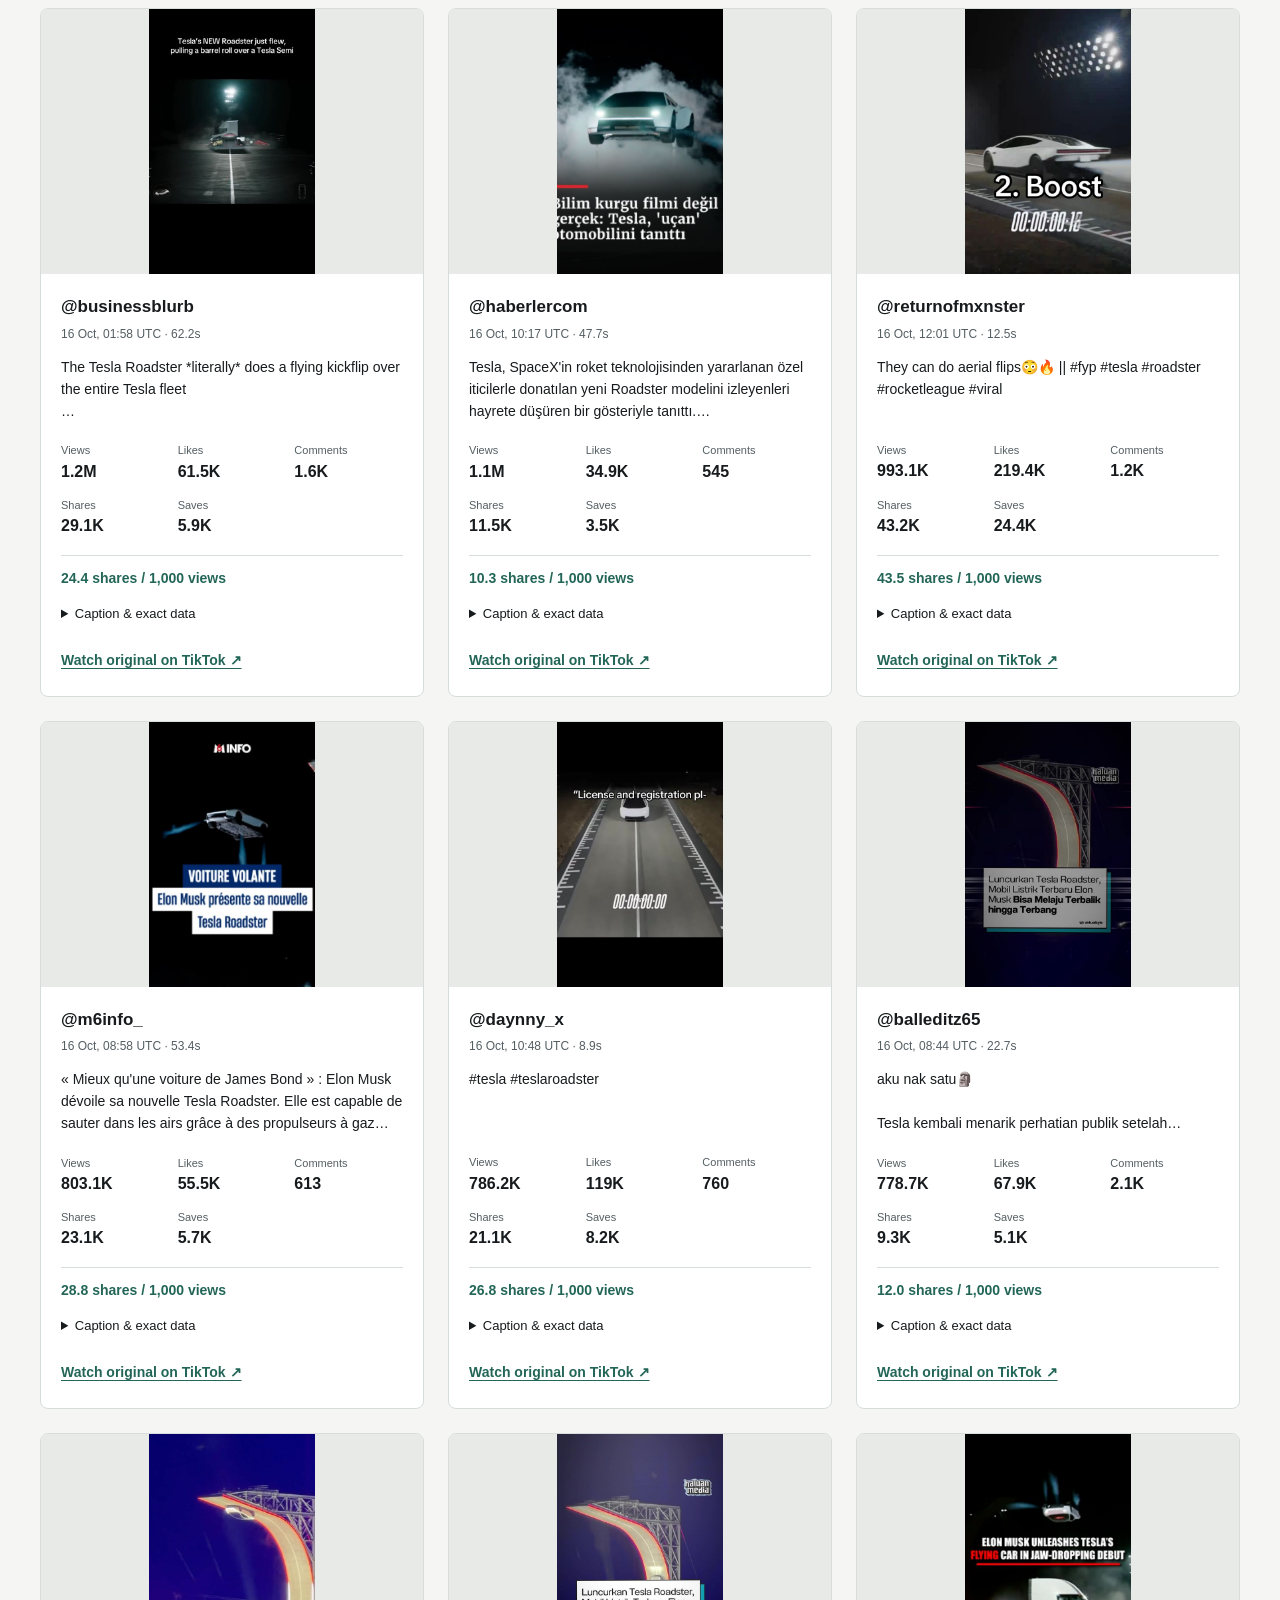
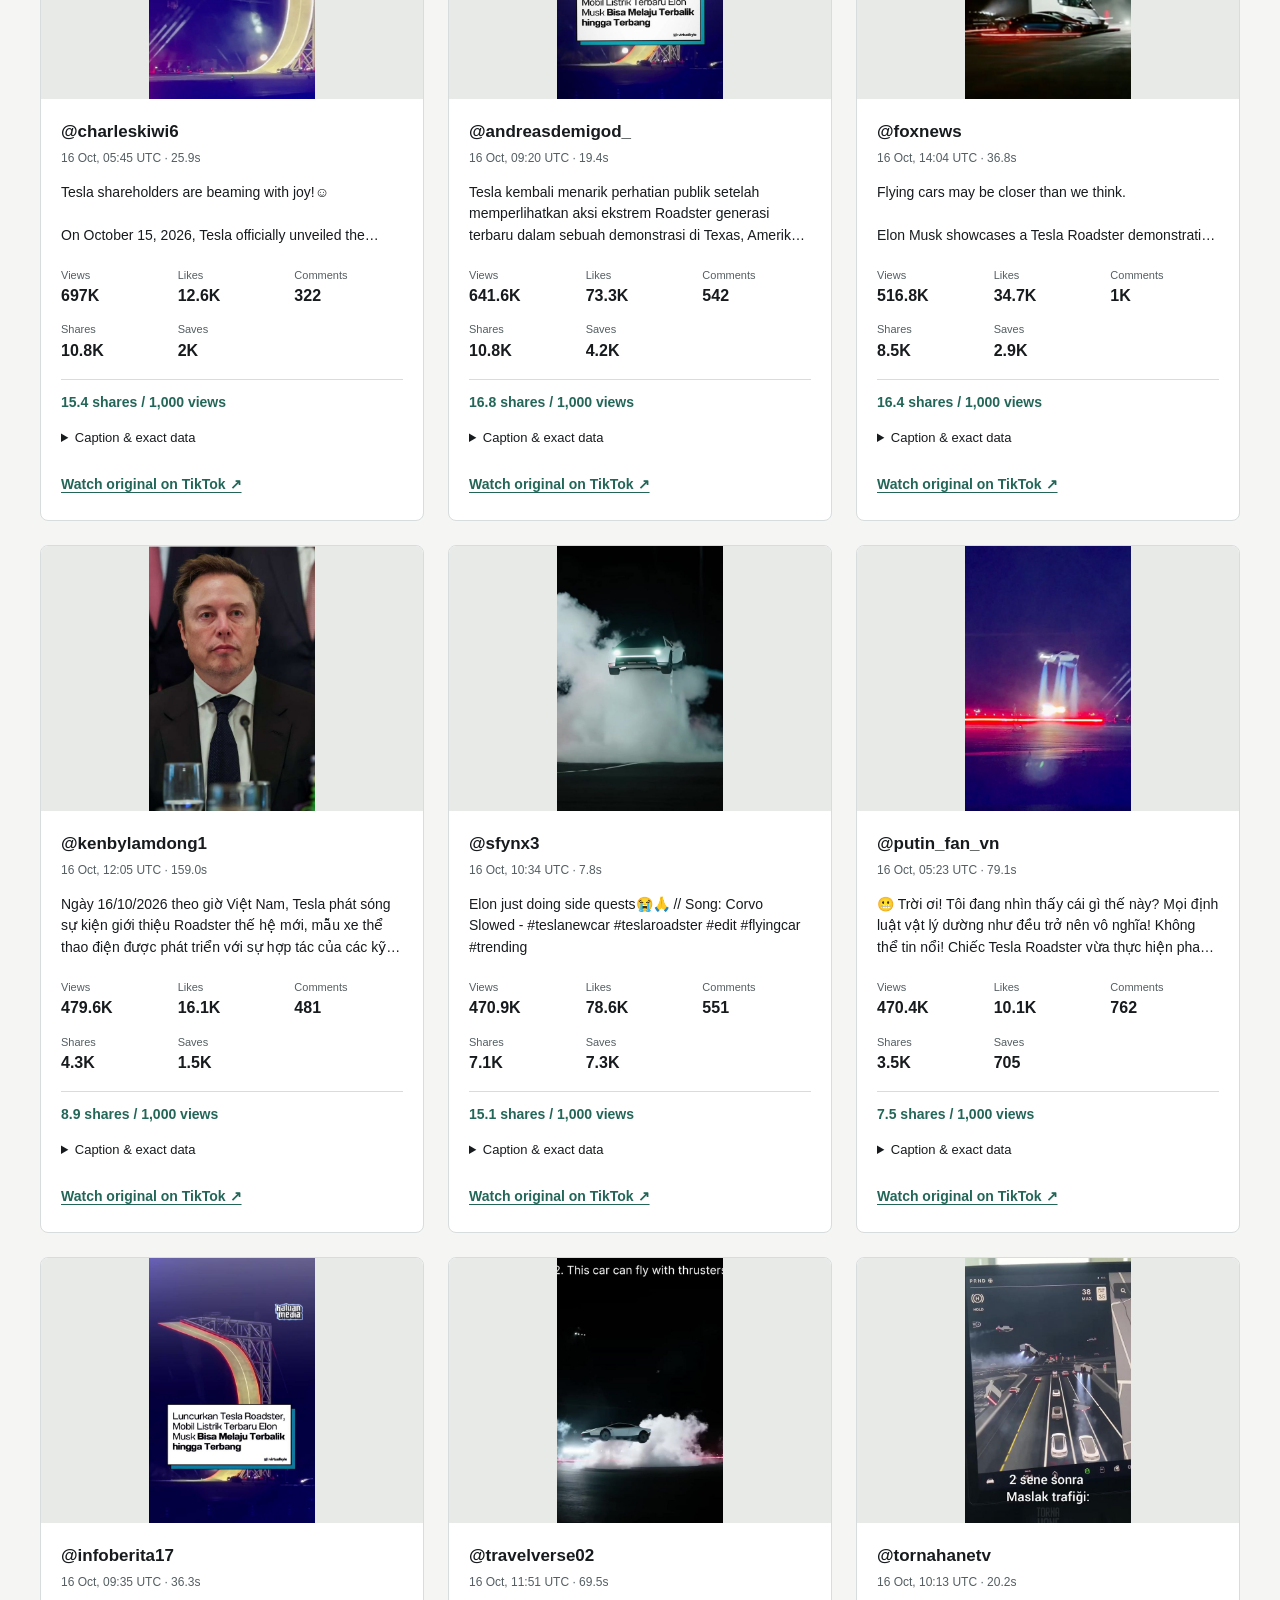
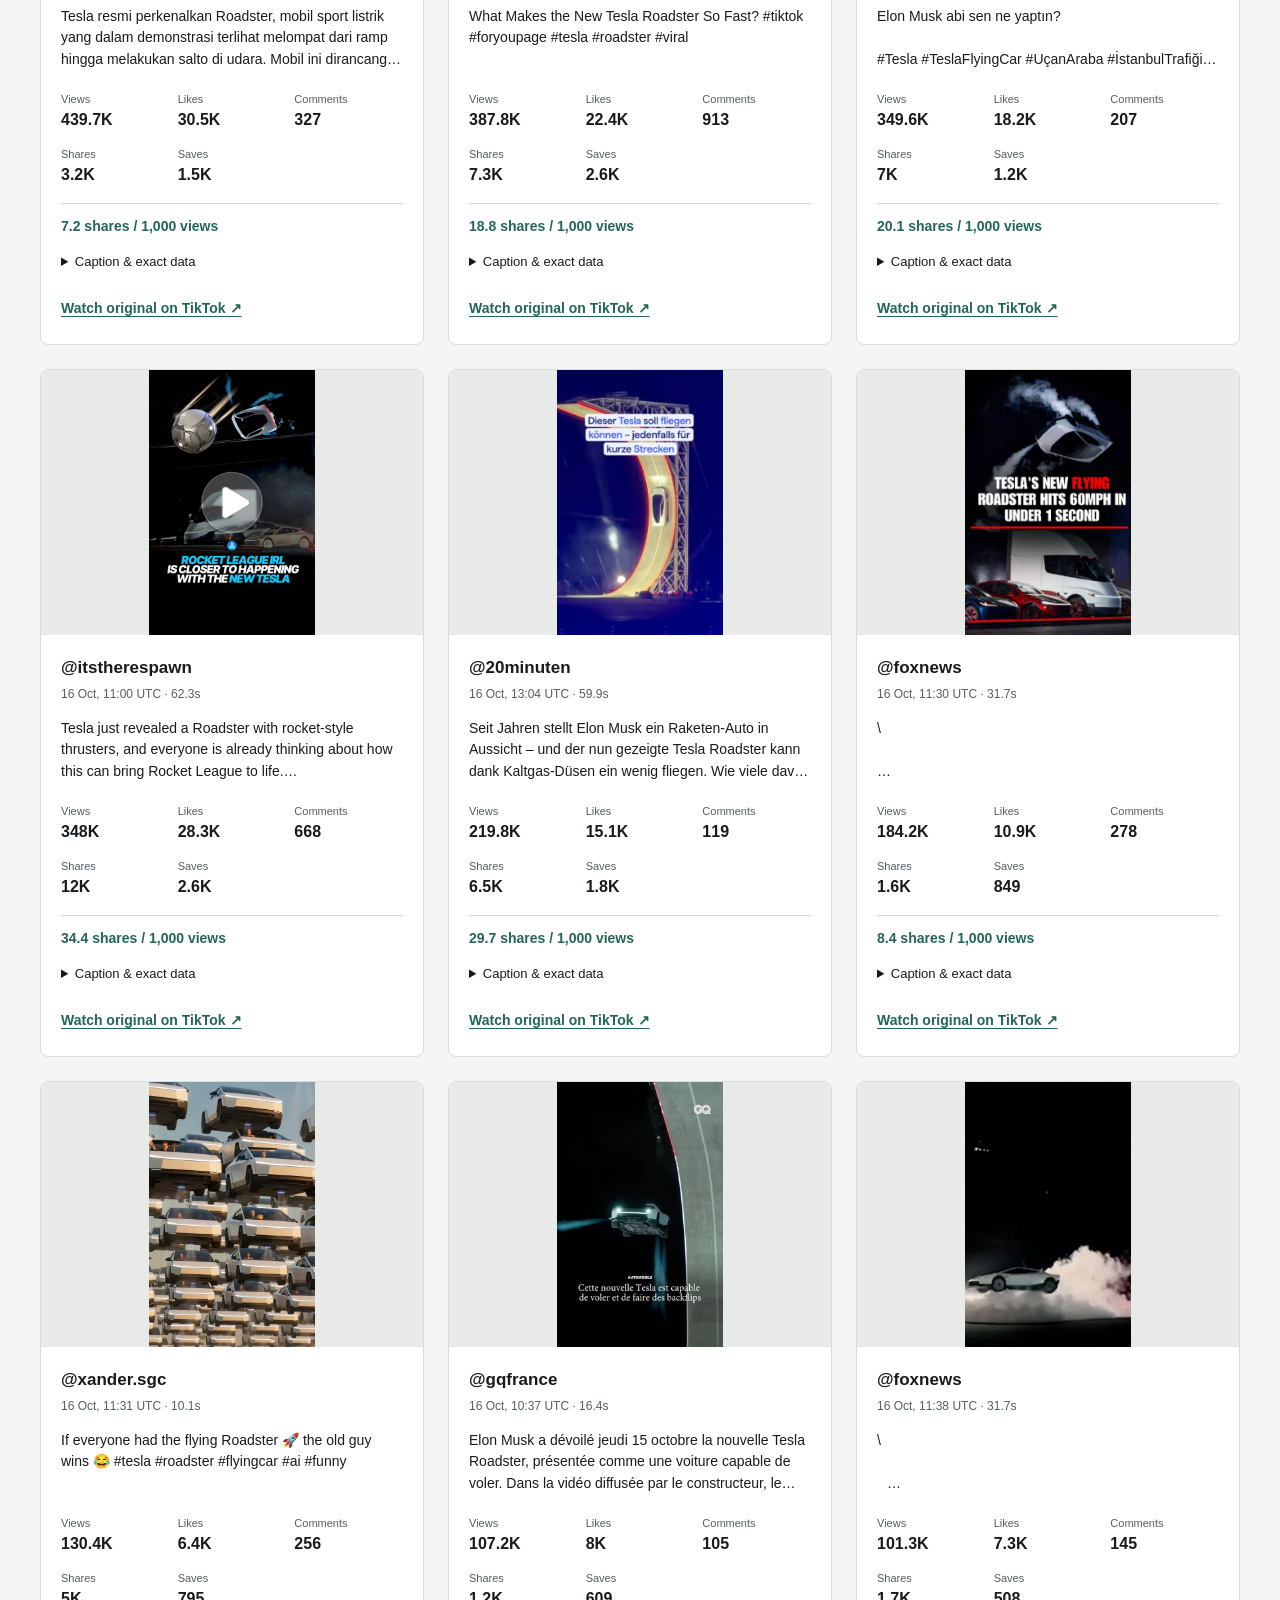
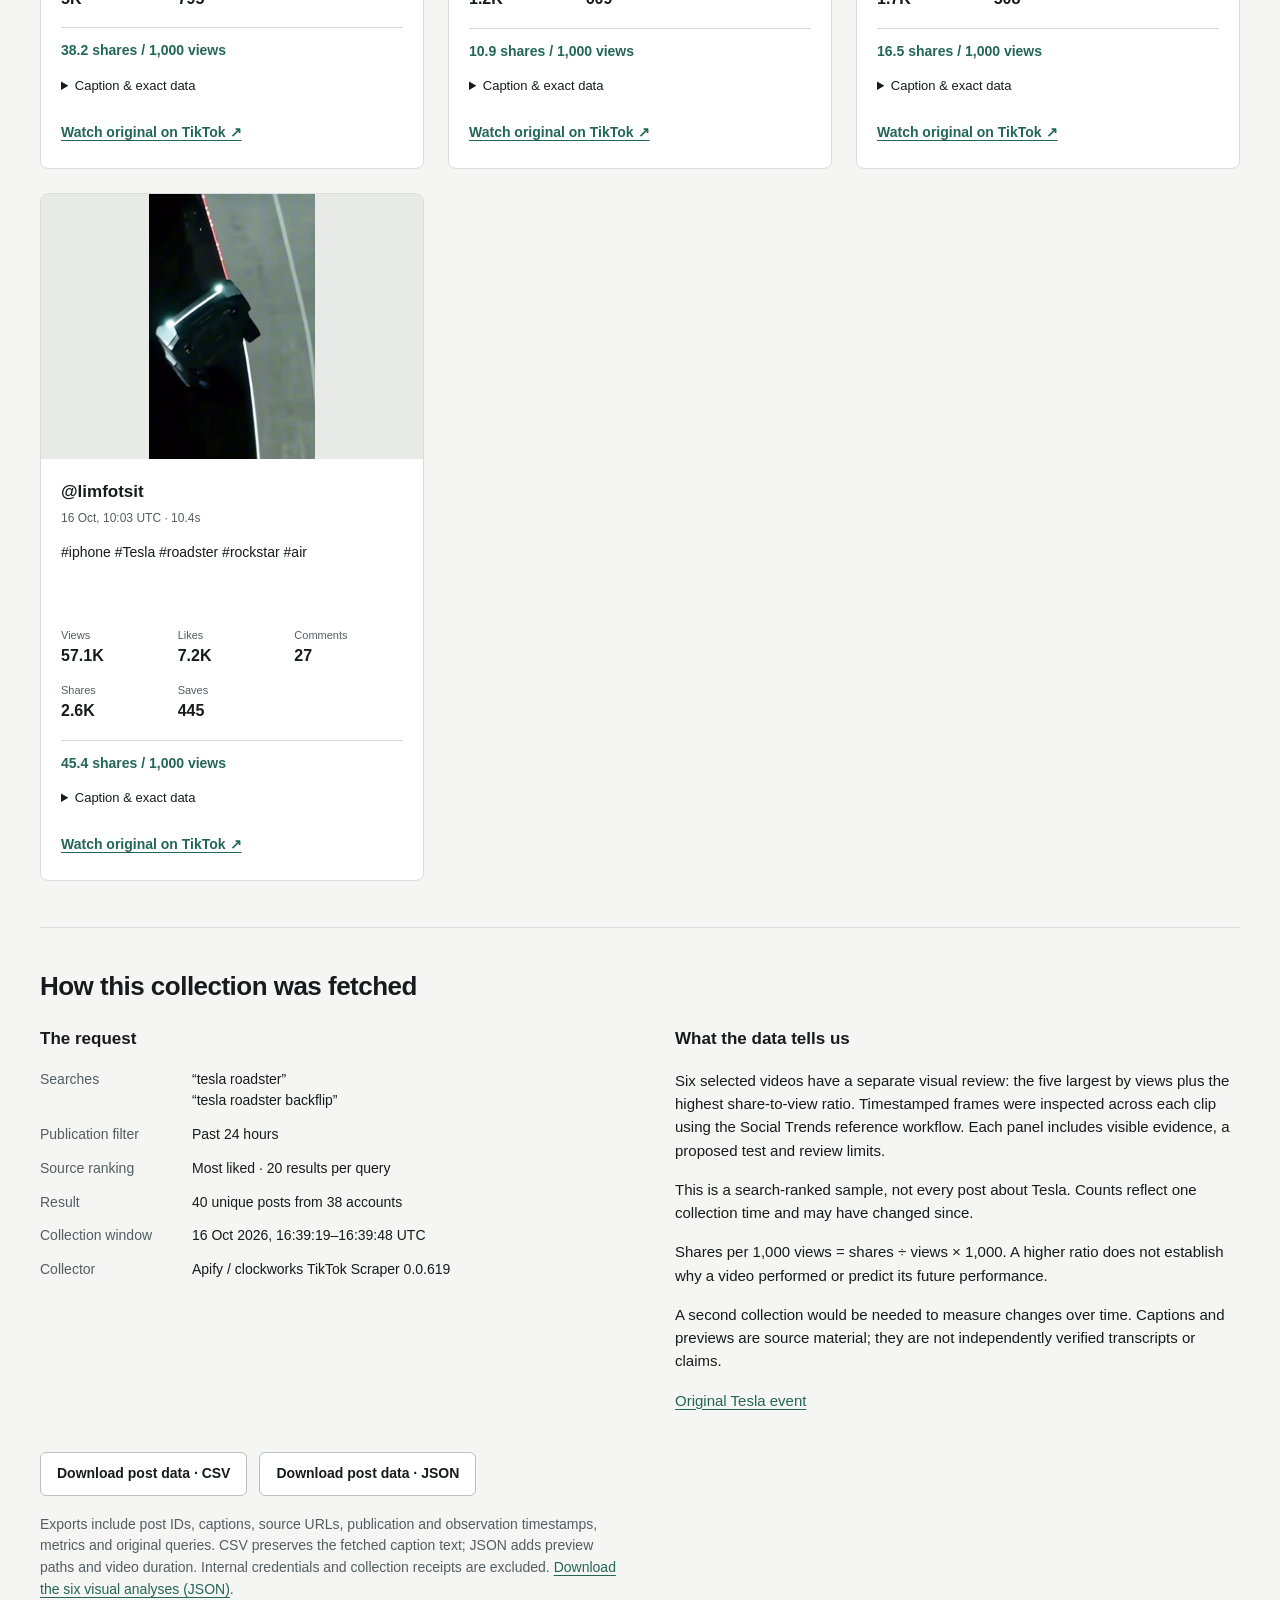
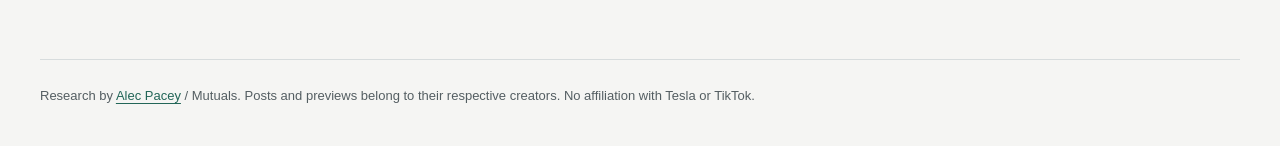
==== commit 6c48b5c5: "Add six evidence-backed visual breakdowns to Tesla report" ====
--- a/tesla-roadster/index.html
+++ b/tesla-roadster/index.html
@@ -9,18 +9,18 @@
 <meta property="og:type" content="website"><meta property="og:url" content="https://alec-mutuals.github.io/mutuals-social-analytics/tesla-roadster/">
 <meta property="og:image" content="https://alec-mutuals.github.io/mutuals-social-analytics/tesla-roadster/assets/tesla-research.png">
 <meta name="twitter:card" content="summary_large_image"><meta name="theme-color" content="#f5f5f3">
-<link rel="stylesheet" href="style.css"><script defer src="data.js"></script><script defer src="app.js"></script>
+<link rel="stylesheet" href="style.css"><script defer src="data.js"></script><script defer src="analyses.js"></script><script defer src="app.js"></script>
 </head>
 <body>
 <a class="skip" href="#posts">Skip to collected posts</a>
 <header class="top"><a href="../">Mutuals / Social Trends</a><nav aria-label="Report"><a href="#posts">Posts</a><a href="#method">Method</a><a href="data/posts.csv" download>Download CSV</a></nav></header>
 <main>
 <section class="intro" aria-labelledby="title"><h1 id="title">What followed Tesla’s Roadster demo?</h1><p>We ran two searches through our trend research tool. Here are the posts it returned, the attention they received, and the data behind the collection.</p><p class="muted">Collected 16 October 2026, 13:39 BRT (16:39 UTC) · TikTok · Saved snapshot</p><div class="actions"><a class="button primary" href="#posts">Explore all 40 posts</a><a class="button" href="https://x.com/alecpacey/status/2110845671431696705" target="_blank" rel="noopener noreferrer">See the tool in action</a></div></section>
-<figure class="overview"><a href="assets/tesla-research.png" target="_blank" rel="noopener" aria-label="Open full-size collection review"><img src="assets/tesla-research.png" width="1920" height="1280" alt="Collection review: 40 posts, 38 accounts, 94.2 million combined reported views, and 20 posts above one million views. Six selected posts compare views, likes, shares and saves."></a><figcaption>The five largest posts by views, plus the post with the highest share-to-view ratio. <a href="assets/tesla-research.png" download>Download image</a></figcaption></figure>
+<p class="review-hint"><strong>Six selected posts, visually reviewed.</strong> Click a post in the image or its preview below to explore the hook, composition and sampled scene progression.</p><figure class="overview"><div class="overview-map"><img src="assets/tesla-research.png" width="1920" height="1280" alt="Collection review: 40 posts, 38 accounts, 94.2 million combined reported views, and 20 posts above one million views. Six selected posts compare views, likes, shares and saves."><div id="overview-targets"></div></div><figcaption>The five largest posts by views, plus the post with the highest share-to-view ratio. <a href="assets/tesla-research.png" target="_blank" rel="noopener">Open full-size image</a> · <a href="assets/tesla-research.png" download>Download image</a></figcaption></figure>
 <section class="finding"><h2>Different metrics surface different references.</h2><p>The largest post has <strong>23.3M views</strong> and <strong>9.6 shares per 1,000 views</strong>. Another has <strong>1.5M views</strong> and <strong>64.3 shares per 1,000 views</strong>. Switch the sort below to explore the difference.</p><p class="muted">These are observed engagement counts, not a prediction of what will go viral. Summed views are not unique audience reach.</p></section>
 <section id="posts" aria-labelledby="posts-heading"><div class="section-title"><h2 id="posts-heading">Collected posts</h2><span id="count" role="status" aria-live="polite">40 posts</span></div><p class="muted">Filter this saved collection by caption, creator or original search. Open a source to watch the video.</p>
 <form class="filters" role="search" onsubmit="return false"><label class="search">Search this collection<input id="search" type="search" placeholder="Caption or @creator" autocomplete="off"></label><label>Original query<select id="query"><option value="">Both searches</option><option>tesla roadster</option><option>tesla roadster backflip</option></select></label><label>Sort by<select id="sort"><option value="views">Most views</option><option value="shares_per_1000_views">Shares per 1,000 views</option><option value="likes">Most likes</option><option value="shares">Most shares</option><option value="saves">Most saves</option><option value="published_at">Newest published</option></select></label><button id="reset" type="button">Reset</button></form>
-<div id="grid" class="grid"></div><p id="empty" hidden>No posts match these filters. Try a different creator or reset the filters.</p><noscript><p>JavaScript is needed to filter the posts. You can still <a href="data/posts.csv">download all 40 posts as CSV</a> or <a href="data/posts.json">read the JSON data</a>.</p></noscript></section>
-<section id="method" class="method" aria-labelledby="method-heading"><h2 id="method-heading">How this collection was fetched</h2><div class="method-grid"><div><h3>The request</h3><dl><dt>Searches</dt><dd>“tesla roadster”<br>“tesla roadster backflip”</dd><dt>Publication filter</dt><dd>Past 24 hours</dd><dt>Source ranking</dt><dd>Most liked · 20 results per query</dd><dt>Result</dt><dd>40 unique posts from 38 accounts</dd><dt>Collection window</dt><dd>16 Oct 2026, 16:39:19–16:39:48 UTC</dd><dt>Collector</dt><dd>Apify / clockworks TikTok Scraper 0.0.619</dd></dl></div><div><h3>What the data tells us</h3><p>This is a search-ranked sample, not every post about Tesla. Counts reflect one collection time and may have changed since.</p><p>Shares per 1,000 views = shares ÷ views × 1,000. A higher ratio does not establish why a video performed or predict its future performance.</p><p>A second collection would be needed to measure changes over time. Captions and previews are source material; they are not independently verified transcripts or claims.</p><p><a href="https://x.com/Tesla/status/2110788059008819215" target="_blank" rel="noopener noreferrer">Original Tesla event</a></p></div></div><div class="downloads"><a class="button" href="data/posts.csv" download>Download post data · CSV</a><a class="button" href="data/posts.json" download>Download post data · JSON</a></div><p class="muted">Exports include post IDs, captions, source URLs, publication and observation timestamps, metrics and original queries. CSV preserves the fetched caption text; JSON adds preview paths and video duration. Internal credentials and collection receipts are excluded.</p></section>
-</main><footer>Research by <a href="https://x.com/alecpacey">Alec Pacey</a> / Mutuals. Posts and previews belong to their respective creators. No affiliation with Tesla or TikTok.</footer>
+<label class="selected-filter"><input type="checkbox" id="selected-only"> Show only the six selected posts with visual breakdowns</label><div id="grid" class="grid"></div><p id="empty" hidden>No posts match these filters. Try a different creator or reset the filters.</p><noscript><p>JavaScript is needed to filter the posts. You can still <a href="data/posts.csv">download all 40 posts as CSV</a> or <a href="data/posts.json">read the JSON data</a>.</p></noscript></section>
+<section id="method" class="method" aria-labelledby="method-heading"><h2 id="method-heading">How this collection was fetched</h2><div class="method-grid"><div><h3>The request</h3><dl><dt>Searches</dt><dd>“tesla roadster”<br>“tesla roadster backflip”</dd><dt>Publication filter</dt><dd>Past 24 hours</dd><dt>Source ranking</dt><dd>Most liked · 20 results per query</dd><dt>Result</dt><dd>40 unique posts from 38 accounts</dd><dt>Collection window</dt><dd>16 Oct 2026, 16:39:19–16:39:48 UTC</dd><dt>Collector</dt><dd>Apify / clockworks TikTok Scraper 0.0.619</dd></dl></div><div><h3>What the data tells us</h3><p>Six selected videos have a separate visual review: the five largest by views plus the highest share-to-view ratio. Timestamped frames were inspected across each clip using the Social Trends reference workflow. Each panel includes visible evidence, a proposed test and review limits.</p><p>This is a search-ranked sample, not every post about Tesla. Counts reflect one collection time and may have changed since.</p><p>Shares per 1,000 views = shares ÷ views × 1,000. A higher ratio does not establish why a video performed or predict its future performance.</p><p>A second collection would be needed to measure changes over time. Captions and previews are source material; they are not independently verified transcripts or claims.</p><p><a href="https://x.com/Tesla/status/2110788059008819215" target="_blank" rel="noopener noreferrer">Original Tesla event</a></p></div></div><div class="downloads"><a class="button" href="data/posts.csv" download>Download post data · CSV</a><a class="button" href="data/posts.json" download>Download post data · JSON</a></div><p class="muted">Exports include post IDs, captions, source URLs, publication and observation timestamps, metrics and original queries. CSV preserves the fetched caption text; JSON adds preview paths and video duration. Internal credentials and collection receipts are excluded. <a href="data/analyses.json" download>Download the six visual analyses (JSON)</a>.</p></section>
+</main><dialog id="analysis-dialog" aria-labelledby="analysis-title"><div class="dialog-top"><span id="analysis-selection"></span><button id="close-analysis" type="button" aria-label="Close visual analysis">Close <span aria-hidden="true">×</span></button></div><div id="analysis-content"></div></dialog><footer>Research by <a href="https://x.com/alecpacey">Alec Pacey</a> / Mutuals. Posts and previews belong to their respective creators. No affiliation with Tesla or TikTok.</footer>
 </body></html>
--- a/tesla-roadster/style.css
+++ b/tesla-roadster/style.css
@@ -1 +1,5 @@
 :root{color-scheme:light;--bg:#f5f5f3;--surface:#fff;--ink:#171b1d;--muted:#545e62;--line:#d7dcdd;--accent:#236658}*{box-sizing:border-box}html{scroll-behavior:smooth;scroll-padding-top:24px}body{margin:0;background:var(--bg);color:var(--ink);font:16px/1.55 -apple-system,BlinkMacSystemFont,"Segoe UI",sans-serif}::selection{background:#c8e4da;color:#12372c}a{color:var(--accent);text-underline-offset:3px}a:hover{text-decoration-thickness:2px}a:focus-visible,button:focus-visible,input:focus-visible,select:focus-visible,summary:focus-visible{outline:3px solid var(--accent);outline-offset:4px}button,input,select{font:inherit}button,a,input,select,summary{-webkit-tap-highlight-color:transparent}button,.button{cursor:pointer}main,.top,footer{width:min(1200px,calc(100% - 64px));margin:auto}.top{display:flex;justify-content:space-between;gap:20px;align-items:center;border-bottom:1px solid var(--line);padding:23px 0;font-size:14px}.top>a{font-weight:650;text-decoration:none;color:var(--ink)}nav{display:flex;gap:25px}.intro{padding:56px 0 32px}h1{font-size:42px;line-height:1.12;letter-spacing:-.035em;max-width:850px;margin:0 0 21px;text-wrap:balance}h2{font-size:26px;line-height:1.25;letter-spacing:-.02em;margin:0 0 14px}h3{font-size:17px;margin:0 0 16px}p{max-width:75ch;margin:0 0 16px}.intro>p:first-of-type{font-size:18px;max-width:740px}.muted,figcaption{color:var(--muted);font-size:14px}.actions,.downloads{display:flex;gap:12px;flex-wrap:wrap;margin-top:24px}.button,button{display:inline-flex;align-items:center;justify-content:center;padding:10px 16px;min-height:44px;border:1px solid #b7c1c0;border-radius:6px;background:white;color:var(--ink);text-decoration:none;font-size:14px;font-weight:600}.button:hover,button:hover{background:#ebf1ed}.primary{background:var(--accent);color:white;border-color:var(--accent)}.primary:hover{background:#164d41}.overview{margin:0}.overview img{display:block;width:100%;height:auto;border:1px solid var(--line)}figcaption{padding-top:12px}.finding{padding:40px 0;border-bottom:1px solid var(--line)}#posts{padding:46px 0}.section-title{display:flex;align-items:baseline;justify-content:space-between;gap:16px}.section-title>span{font-size:14px;color:var(--muted);white-space:nowrap}.filters{display:flex;gap:16px;align-items:end;margin:25px 0 28px;flex-wrap:wrap}.filters label{display:grid;gap:7px;font-size:13px;font-weight:600}.search{flex:1;min-width:220px}input,select{border:1px solid #aeb9ba;border-radius:6px;background:white;color:var(--ink);padding:10px 12px;min-height:46px;max-width:100%;caret-color:var(--accent)}input::placeholder{color:#626e72}select{min-width:180px}.grid{display:grid;grid-template-columns:repeat(3,minmax(0,1fr));gap:24px}.post{background:var(--surface);border:1px solid var(--line);border-radius:8px;overflow:hidden;min-width:0}.preview{height:265px;display:flex;background:#e8eae8;align-items:center;justify-content:center}.preview img{height:100%;width:100%;object-fit:contain}.post-body{padding:20px}.post h3{overflow-wrap:anywhere;margin:0 0 4px}.date{font-size:12px;color:var(--muted);margin-bottom:14px}.caption{font-size:14px;white-space:pre-line;overflow-wrap:anywhere;margin:0}.caption-short{display:-webkit-box;-webkit-line-clamp:3;-webkit-box-orient:vertical;overflow:hidden;min-height:65px}.metrics{display:grid;grid-template-columns:repeat(3,minmax(0,1fr));gap:13px 8px;margin:20px 0 16px;font-variant-numeric:tabular-nums}.metrics dt{font-size:11px;color:var(--muted)}.metrics dd{font-size:16px;font-weight:650;margin:0}.ratio{color:var(--accent);font-size:14px;font-weight:650;padding-top:12px;border-top:1px solid var(--line)}.post details{font-size:13px;margin-top:14px}.post details .caption{margin-top:12px}summary{cursor:pointer;min-height:30px}.source{display:inline-block;font-size:14px;font-weight:600;margin-top:12px;padding:4px 0}.method{border-top:1px solid var(--line);padding:42px 0}.method-grid{display:grid;grid-template-columns:1fr 1fr;gap:70px;margin-top:24px}.method dl{display:grid;grid-template-columns:140px 1fr;gap:12px;font-size:14px;margin:0}.method dt{color:var(--muted)}.method dd{margin:0}.method-grid p{font-size:15px}.method .muted{margin-top:18px}footer{border-top:1px solid var(--line);padding:26px 0 40px;font-size:13px;color:var(--muted)}.skip{position:absolute;top:-100px;left:20px;padding:12px;background:white;z-index:2}.skip:focus{top:12px}#empty{padding:35px;background:white;border:1px solid var(--line)}[hidden]{display:none!important}@media(max-width:900px){.grid{grid-template-columns:repeat(2,minmax(0,1fr))}.method-grid{gap:30px}.filters label{flex:1}.filters .search{flex-basis:100%}}@media(max-width:560px){main,.top,footer{width:calc(100% - 32px)}.top{align-items:start;flex-direction:column;gap:12px;padding:18px 0}nav{gap:24px}.intro{padding-top:32px}h1{font-size:32px}h2{font-size:23px}.intro>p:first-of-type{font-size:16px}.grid{grid-template-columns:1fr}.preview{height:310px}.method-grid{grid-template-columns:1fr;gap:28px}.filters{gap:12px}.filters label{flex-basis:100%}.filters input,.filters select{width:100%}.filters button{width:100%}.section-title{flex-wrap:wrap;gap:0}.method dl{grid-template-columns:115px 1fr}.caption-short{min-height:0}.overview{margin:0 -8px}.actions .button{flex:1;white-space:nowrap;font-size:13px;padding:10px}.downloads .button{width:100%}}@media(prefers-reduced-motion:reduce){html{scroll-behavior:auto}}
+/* Selected-reference inspection extends the collection's existing visual system. */
+.review-hint{margin:0 0 18px;font-size:14px;color:var(--muted);max-width:85ch}.review-hint strong{color:var(--ink)}.overview-map{position:relative}.overview-target{position:absolute;border:1px solid transparent;background:transparent;padding:0;border-radius:6px;min-height:0;display:block}.overview-target:hover{background:rgba(35,102,88,.08);border-color:var(--accent)}.overview-target:focus-visible{outline:3px solid var(--accent);outline-offset:0;background:rgba(35,102,88,.08)}.selected-filter{display:flex;align-items:center;gap:10px;font-size:14px;margin:0 0 24px;min-height:44px;cursor:pointer}.selected-filter input{min-height:0;width:18px;height:18px;margin:0;accent-color:var(--accent);flex-shrink:0}.analysis-preview{position:relative;width:100%;padding:0;border:0;border-radius:0;overflow:hidden}.analysis-preview:hover{background:#dde6df}.analysis-preview>span{position:absolute;bottom:12px;left:50%;transform:translateX(-50%);background:white;color:var(--accent);border:1px solid #b7c1c0;padding:6px 10px;border-radius:4px;font-size:12px;white-space:nowrap}.selection-label{font-size:12px;font-weight:650;color:var(--accent);margin:0 0 12px}.analysis-open{width:100%;margin-top:16px;color:var(--accent);font-size:13px}dialog{width:min(1100px,calc(100% - 48px));max-height:calc(100dvh - 48px);padding:0;border:1px solid var(--line);border-radius:12px;color:var(--ink);background:var(--bg);box-shadow:0 16px 55px rgba(0,0,0,.2);overscroll-behavior:contain}dialog::backdrop{background:rgba(13,21,19,.65)}.dialog-top{position:sticky;top:0;z-index:2;display:flex;align-items:center;justify-content:space-between;gap:16px;padding:14px 28px;background:var(--bg);border-bottom:1px solid var(--line)}.dialog-top>span{font-size:13px;color:var(--accent);font-weight:650}#close-analysis{gap:14px;flex-shrink:0}#close-analysis>span{font-size:23px;line-height:1}.analysis-heading{padding:28px 32px 22px}.analysis-heading h2{font-size:30px;max-width:850px;margin-bottom:10px}.analysis-heading>p{font-size:14px;color:var(--muted);margin-bottom:10px}.analysis-heading .analysis-coverage{margin:0;font-size:12px}.analysis-layout{display:grid;grid-template-columns:310px minmax(0,1fr);gap:36px;padding:0 32px 32px;align-items:start}.evidence-view{position:sticky;top:90px}.evidence-view figure{margin:0 0 16px}.evidence-view img{display:block;max-height:360px;width:100%;object-fit:contain;background:#e8eae8;border:1px solid var(--line)}.evidence-view figcaption{font-size:12px;line-height:1.5;min-height:75px}.evidence-view>.button{width:100%}.analysis-stats{margin-top:20px}.analysis-stats .metrics{margin-top:0}.analysis-reading section{margin-bottom:28px}.analysis-reading h3{font-size:18px;margin-bottom:10px}.analysis-reading p,.analysis-reading li{font-size:14px}.analysis-reading ul{padding-left:20px;margin:0}.analysis-reading li{margin-bottom:9px}.analysis-reading p:last-child{margin-bottom:0}.beat-list{display:grid;gap:8px}.beat{display:grid;grid-template-columns:86px minmax(0,1fr);gap:14px;text-align:left;align-items:start;padding:13px 14px;border-color:var(--line);font-weight:400}.beat[aria-pressed=true]{border-color:var(--accent);background:#eaf3ee}.beat-time{font-variant-numeric:tabular-nums;color:var(--accent);font-size:12px;padding-top:2px}.beat strong{display:block;font-size:13px;margin-bottom:4px}.beat-observation{display:block;font-size:13px;line-height:1.5;color:var(--muted)}.test-idea{padding:20px 0;border-top:1px solid var(--line);border-bottom:1px solid var(--line)}.review-details{font-size:13px}.review-details summary{font-weight:600;min-height:40px}.review-details p{margin:12px 0;overflow-wrap:anywhere}.next-analysis{margin-top:24px}@media(max-width:800px){.analysis-layout{grid-template-columns:240px minmax(0,1fr);gap:24px;padding:0 24px 24px}.analysis-heading{padding:24px}.beat{grid-template-columns:1fr;gap:5px}}@media(max-width:600px){dialog{width:calc(100% - 16px);max-height:calc(100dvh - 16px);border-radius:8px}.dialog-top{padding:10px 16px;gap:8px}.dialog-top>span{font-size:12px}.analysis-heading{padding:22px 18px}.analysis-heading h2{font-size:25px}.analysis-layout{grid-template-columns:1fr;padding:0 18px 24px;gap:28px}.evidence-view{position:static}.evidence-view img{max-height:260px}.evidence-view figcaption{min-height:0}.analysis-stats .metrics{grid-template-columns:repeat(5,minmax(0,1fr))}.analysis-stats .metrics dd{font-size:13px}.analysis-stats .metrics dt{font-size:11px}.beat{grid-template-columns:75px minmax(0,1fr);gap:10px}.review-hint{font-size:13px}.analysis-heading .analysis-coverage{font-size:12px}}
+
+#evidence-image{scroll-margin-top:90px}
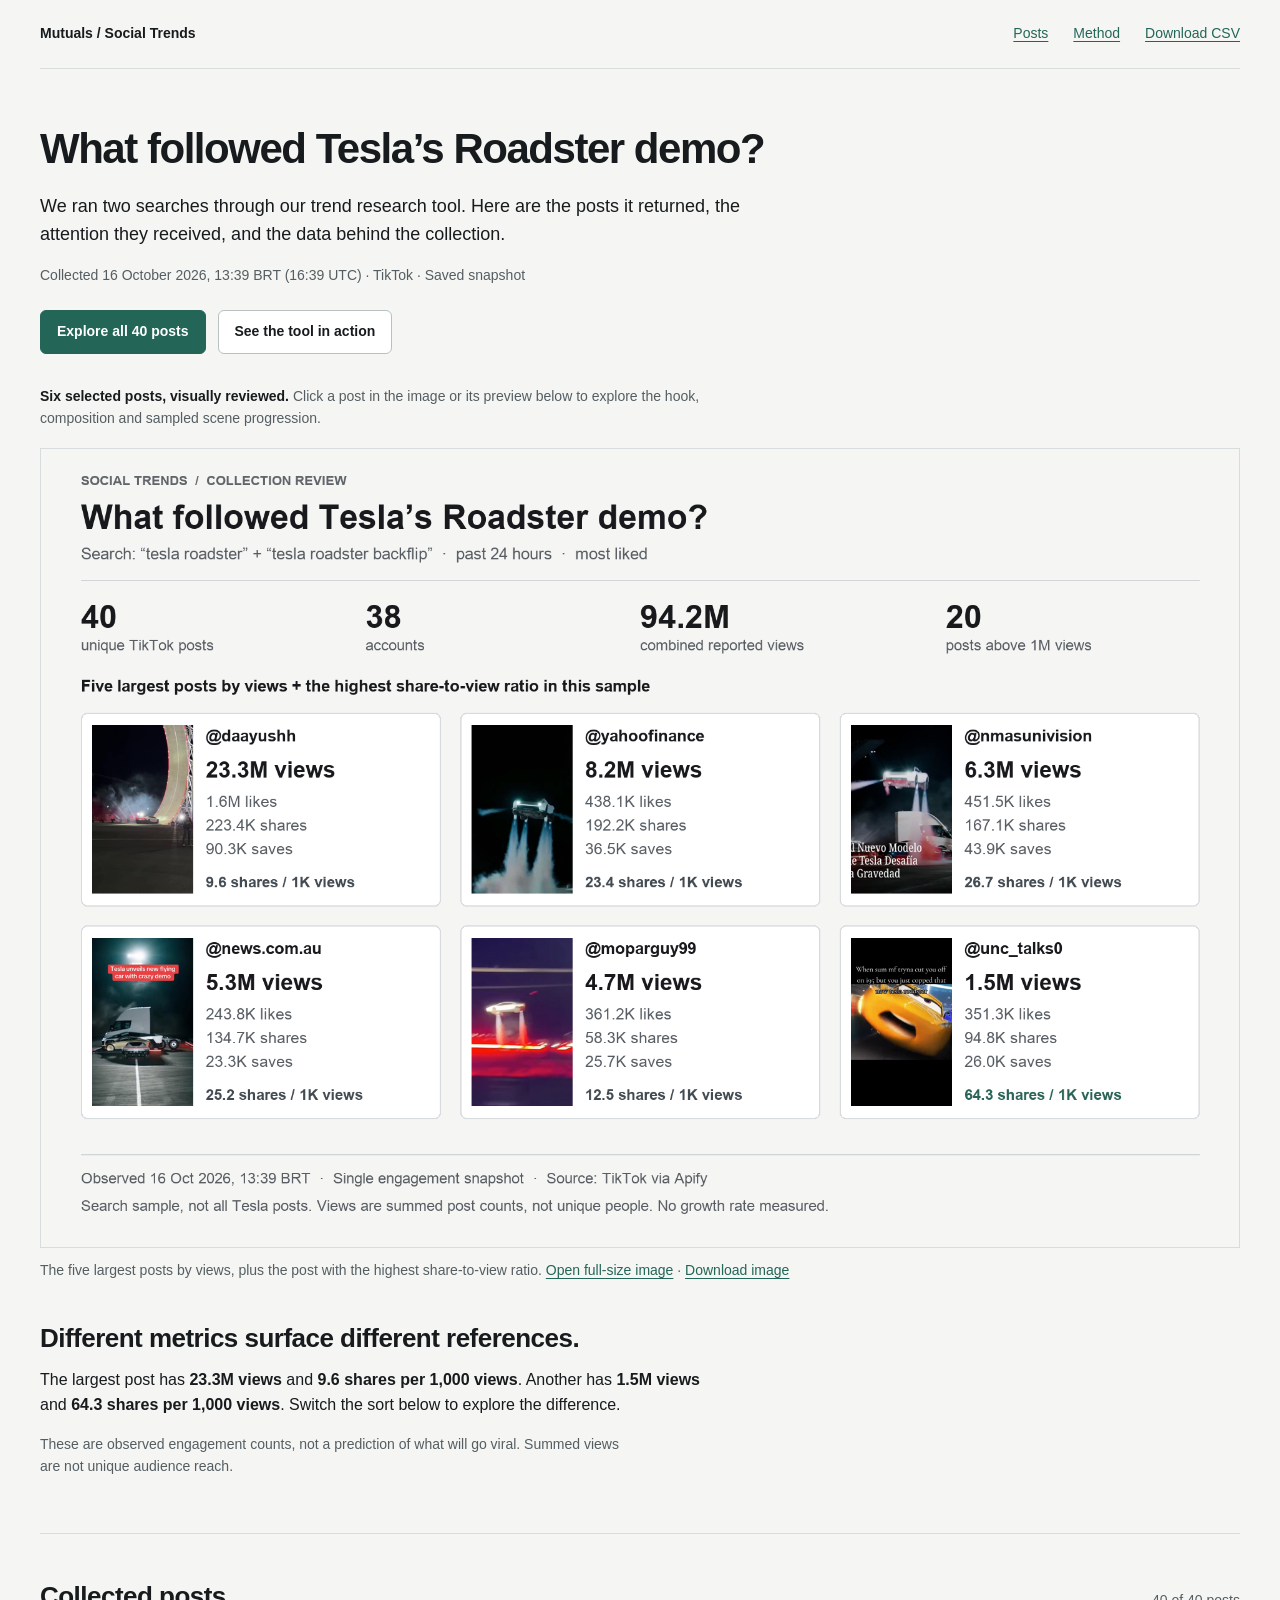
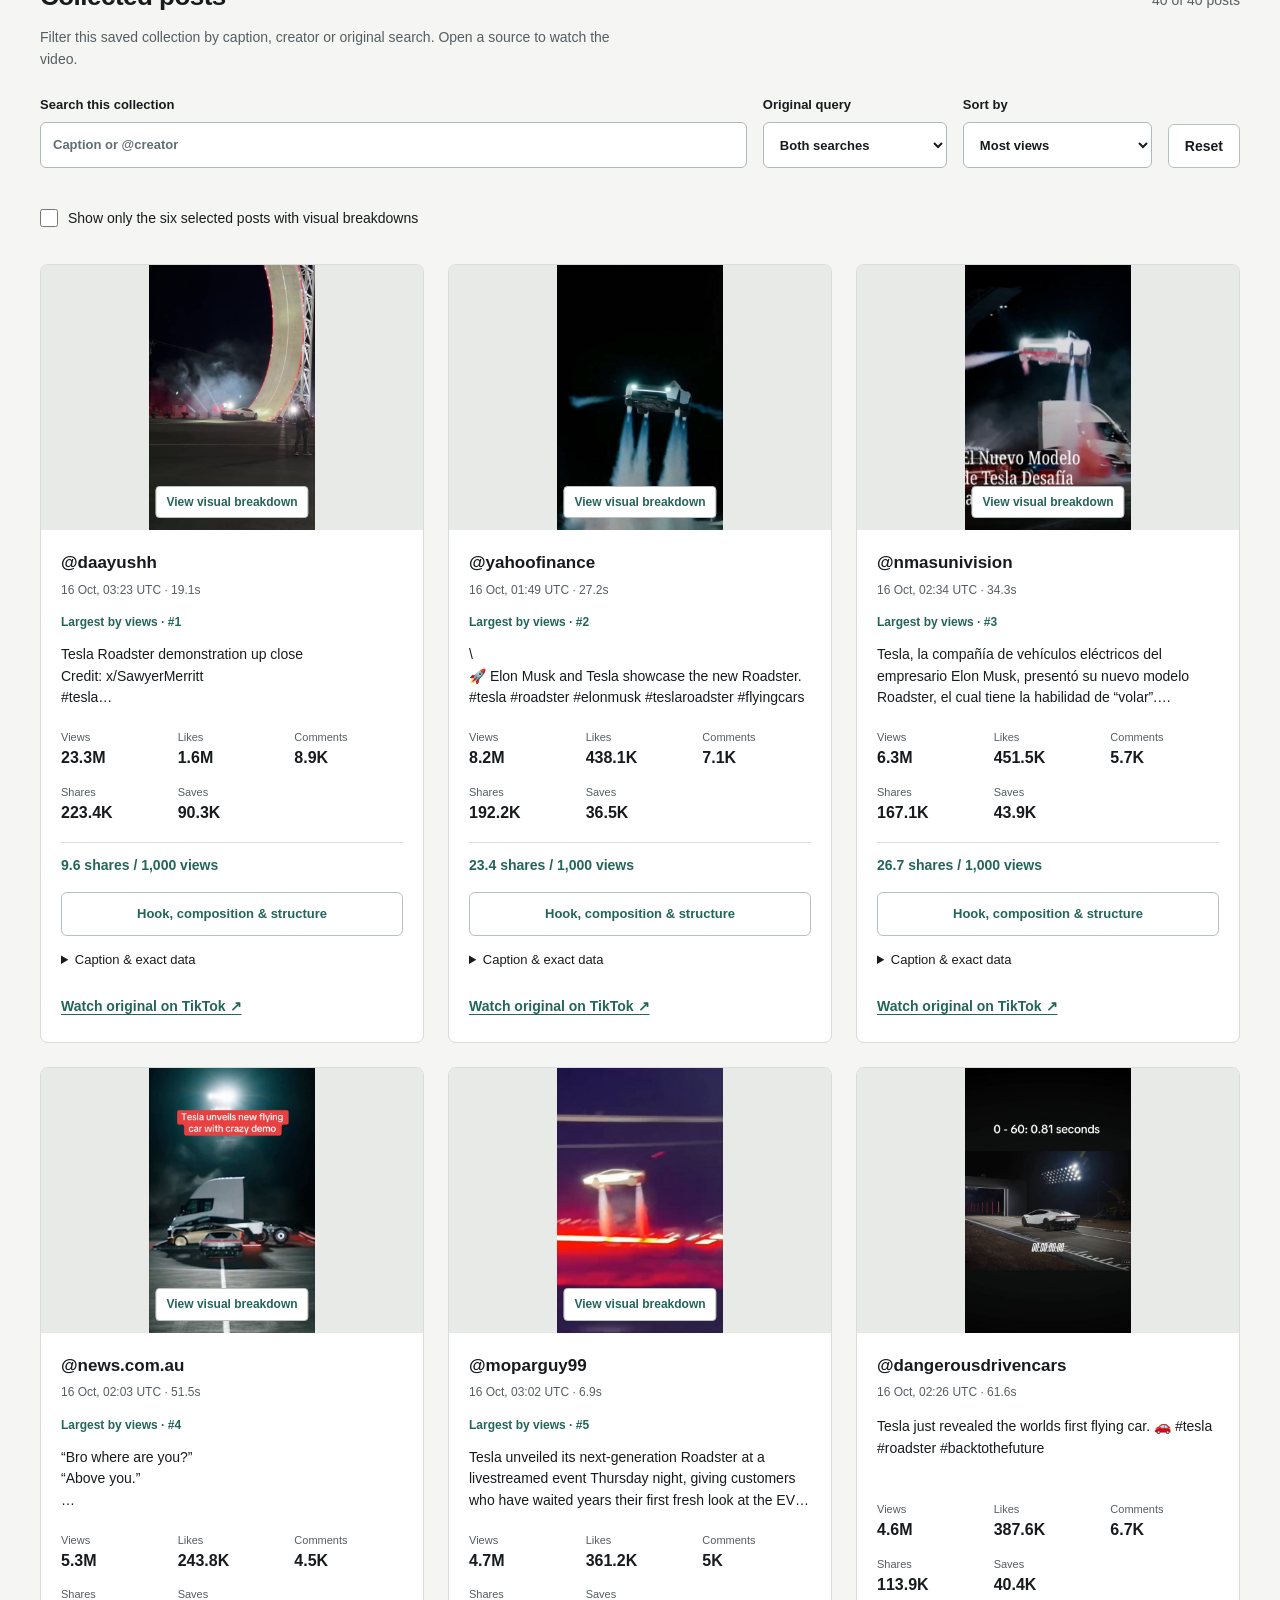
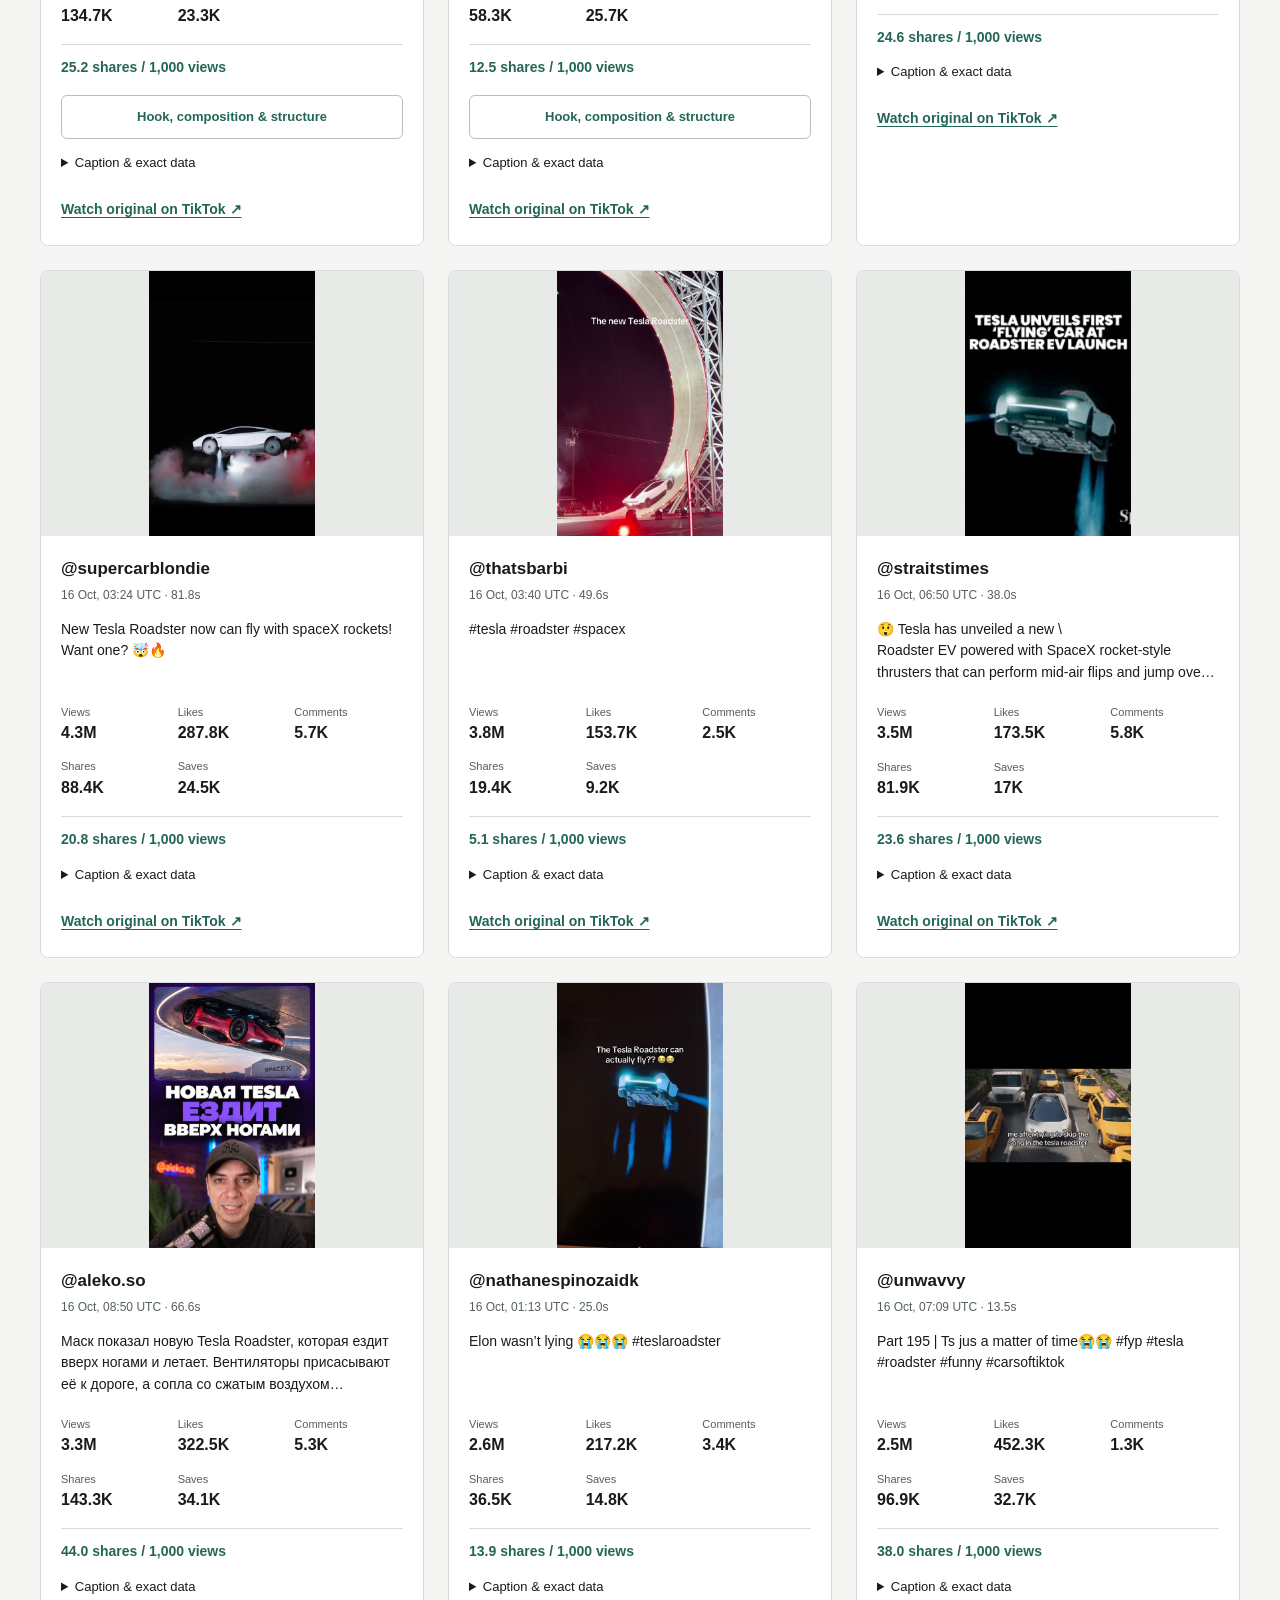
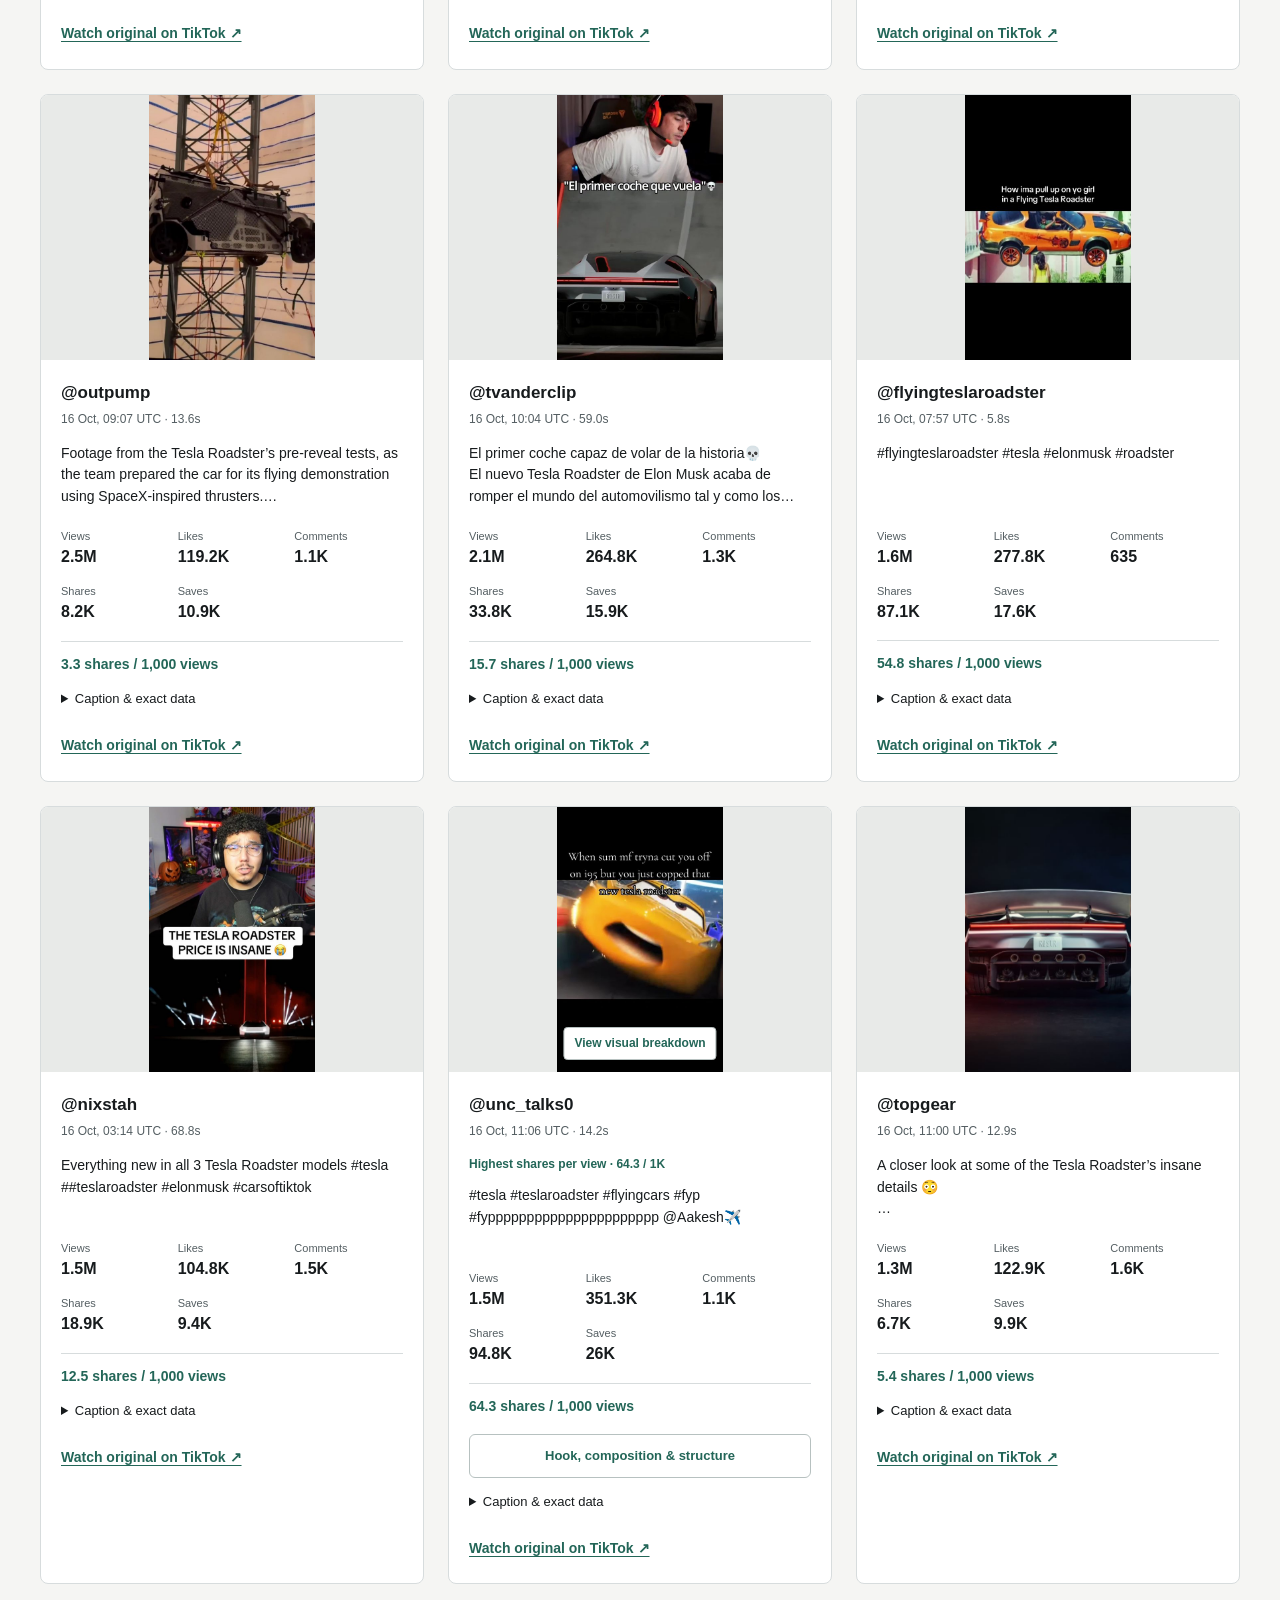
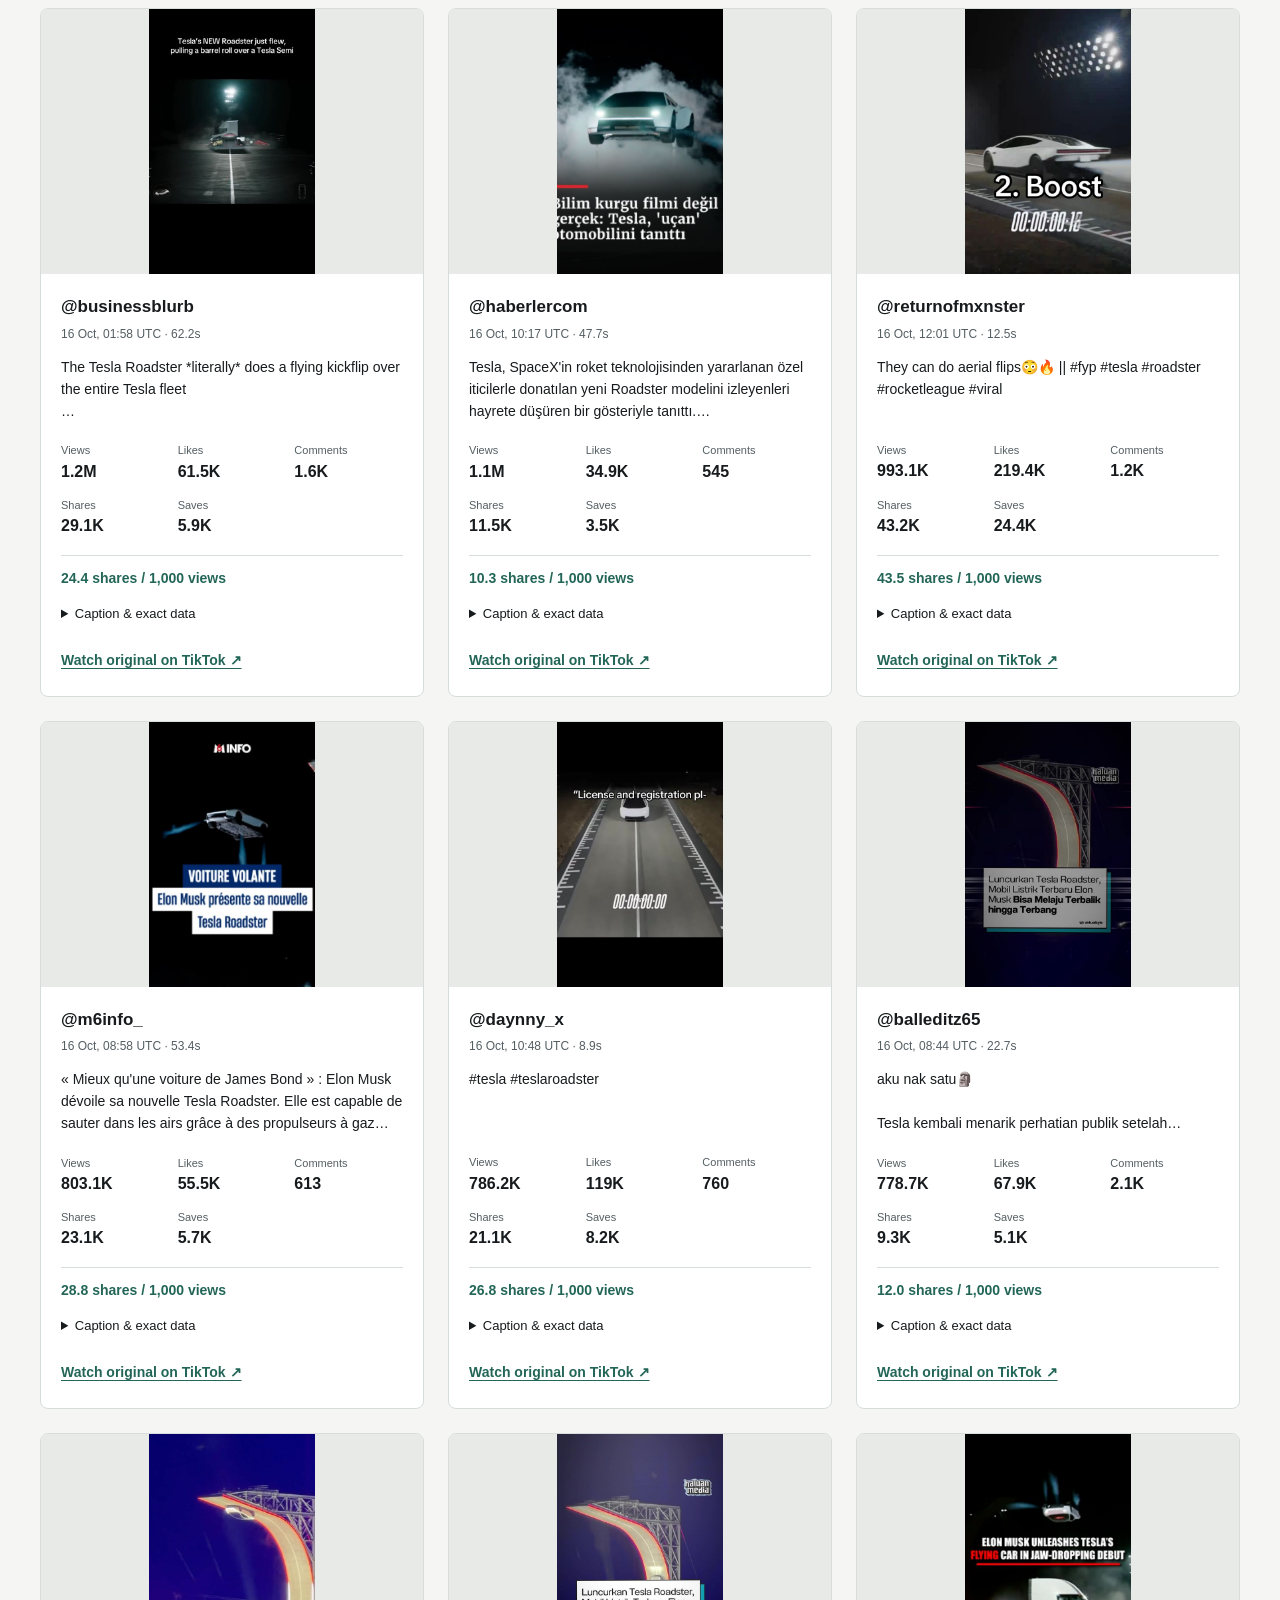
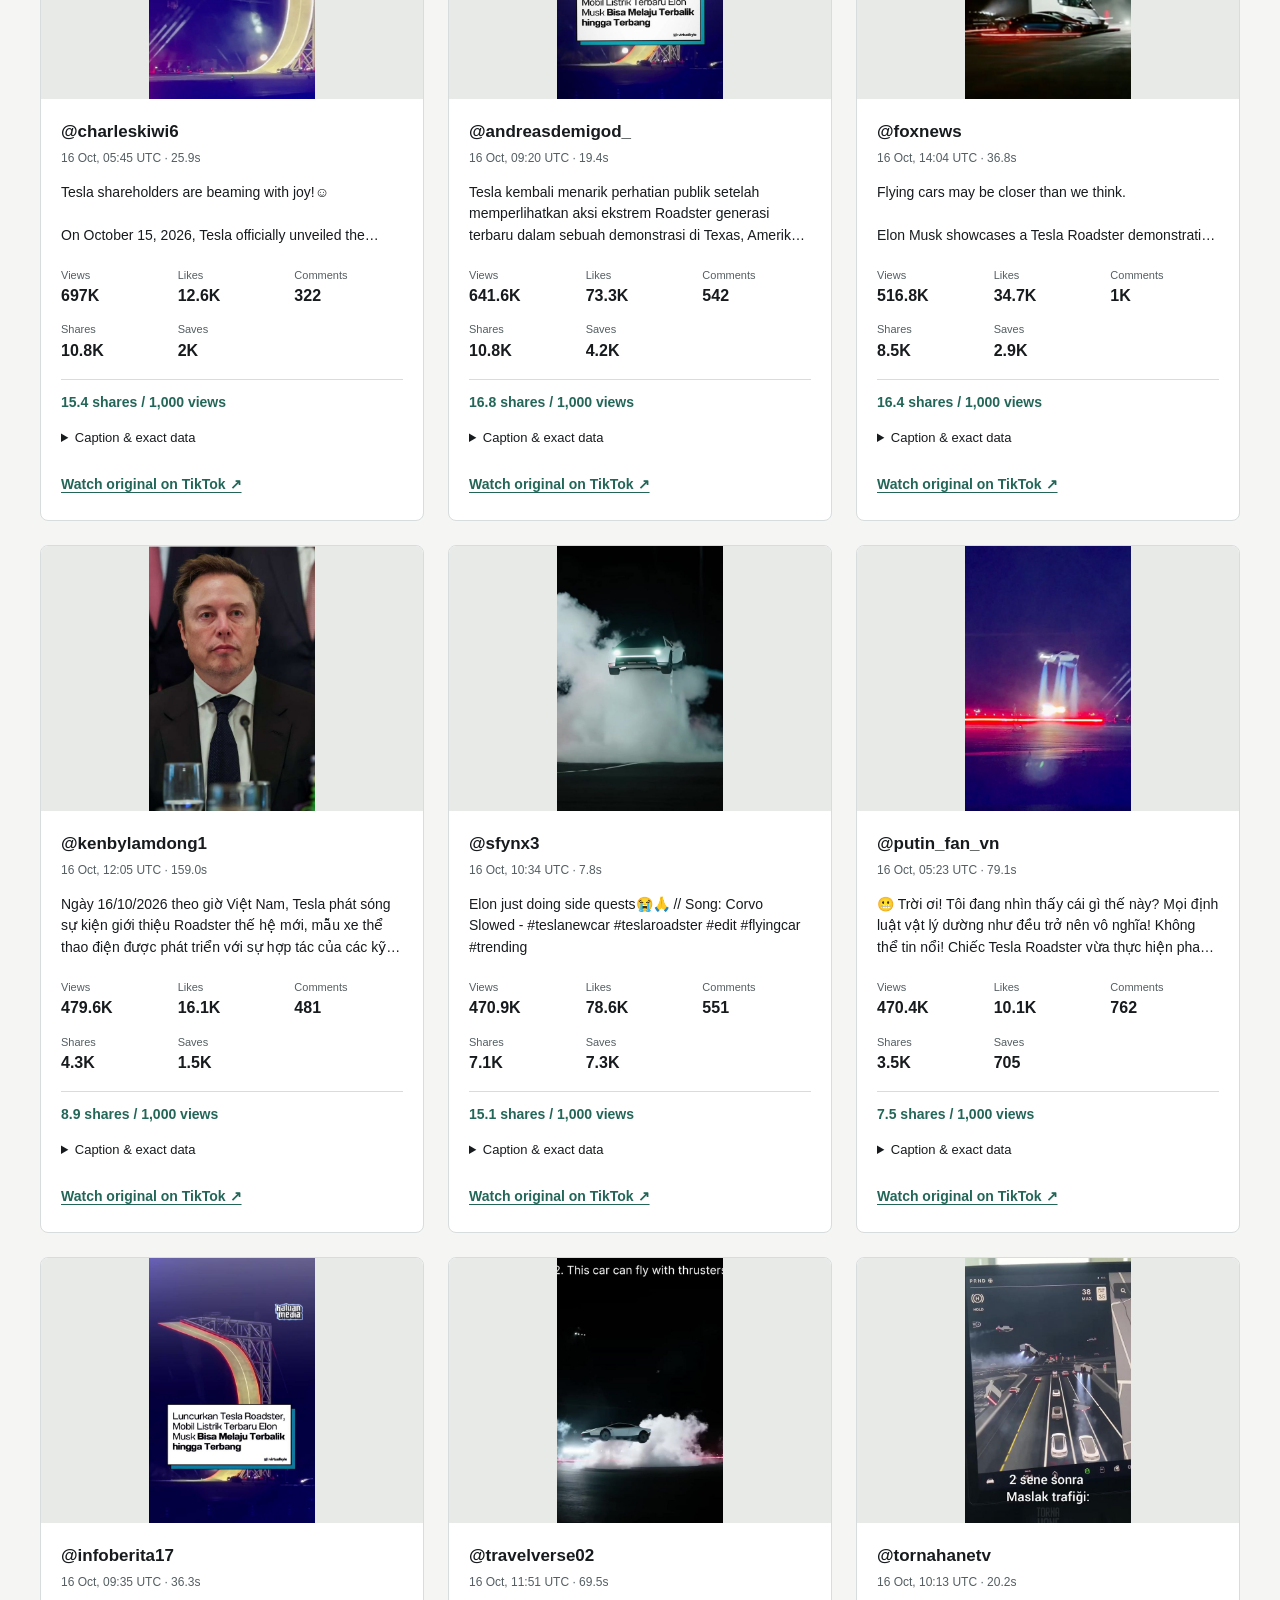
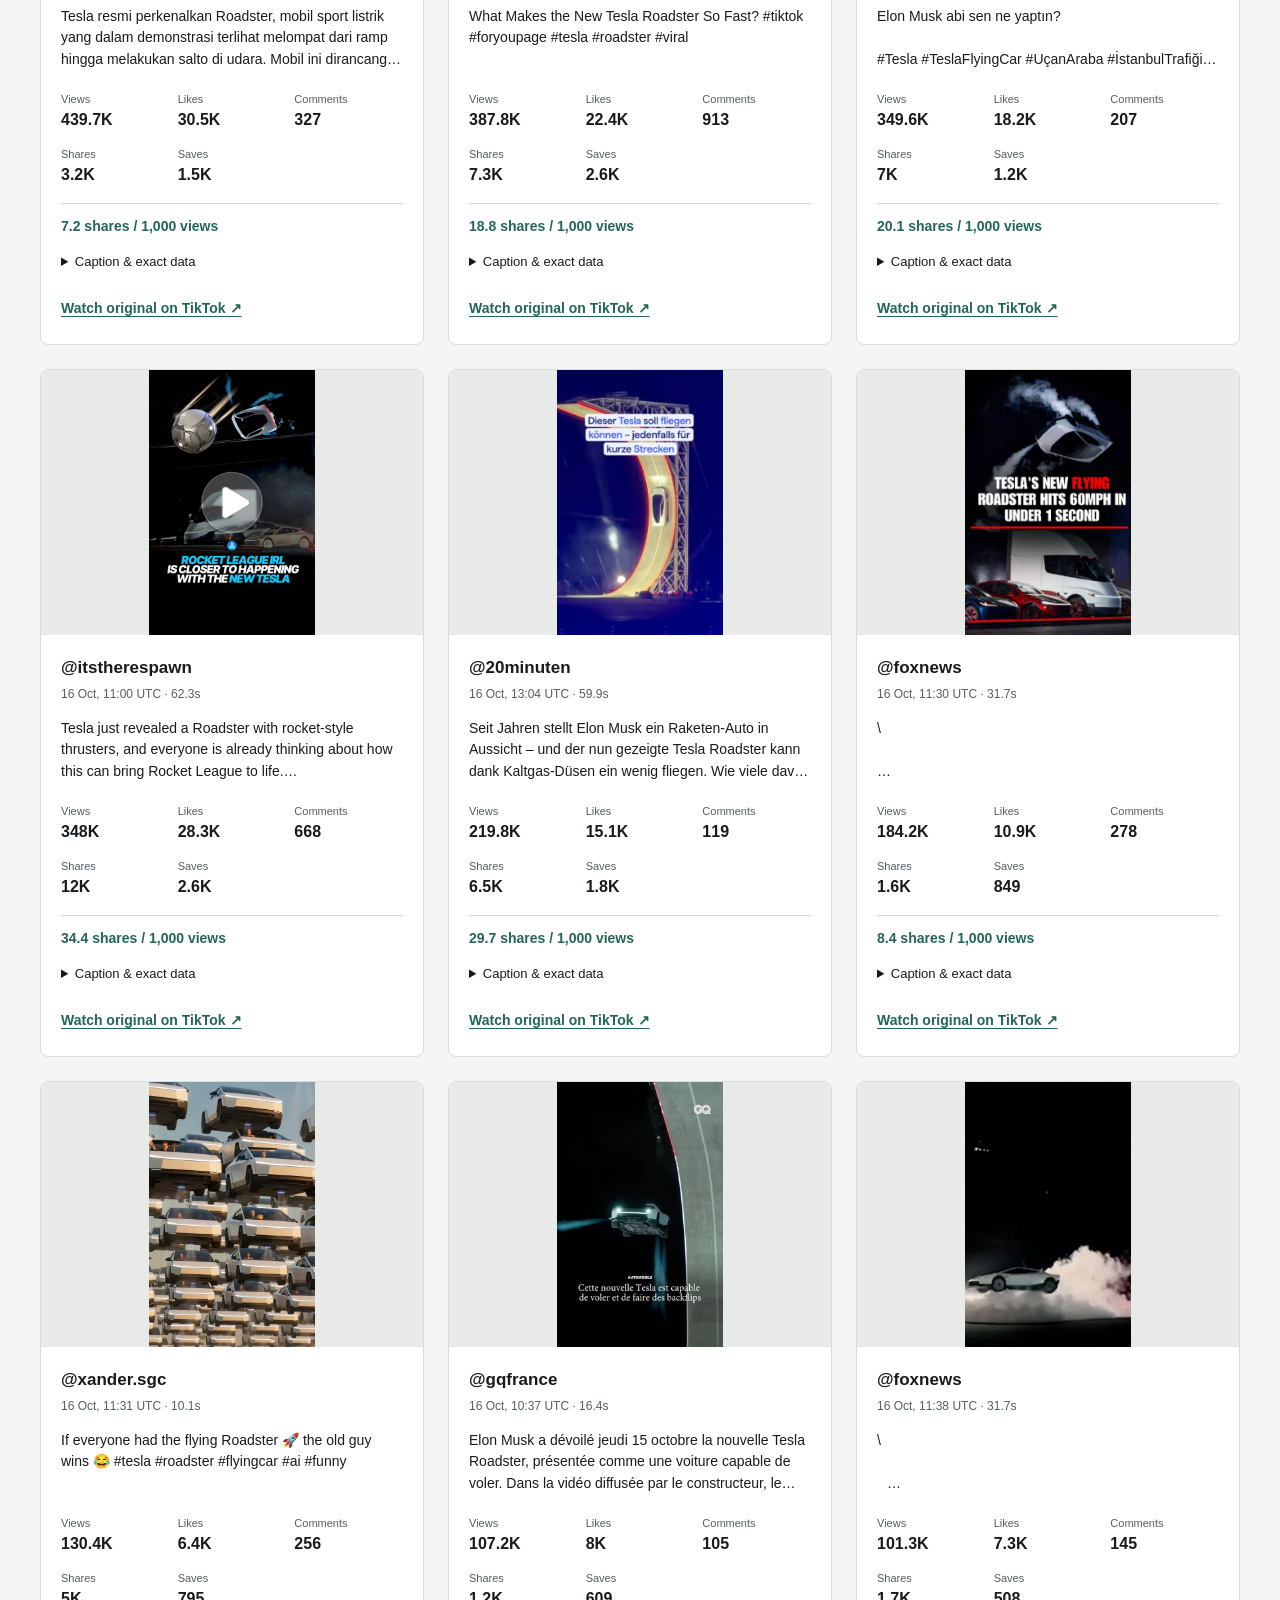
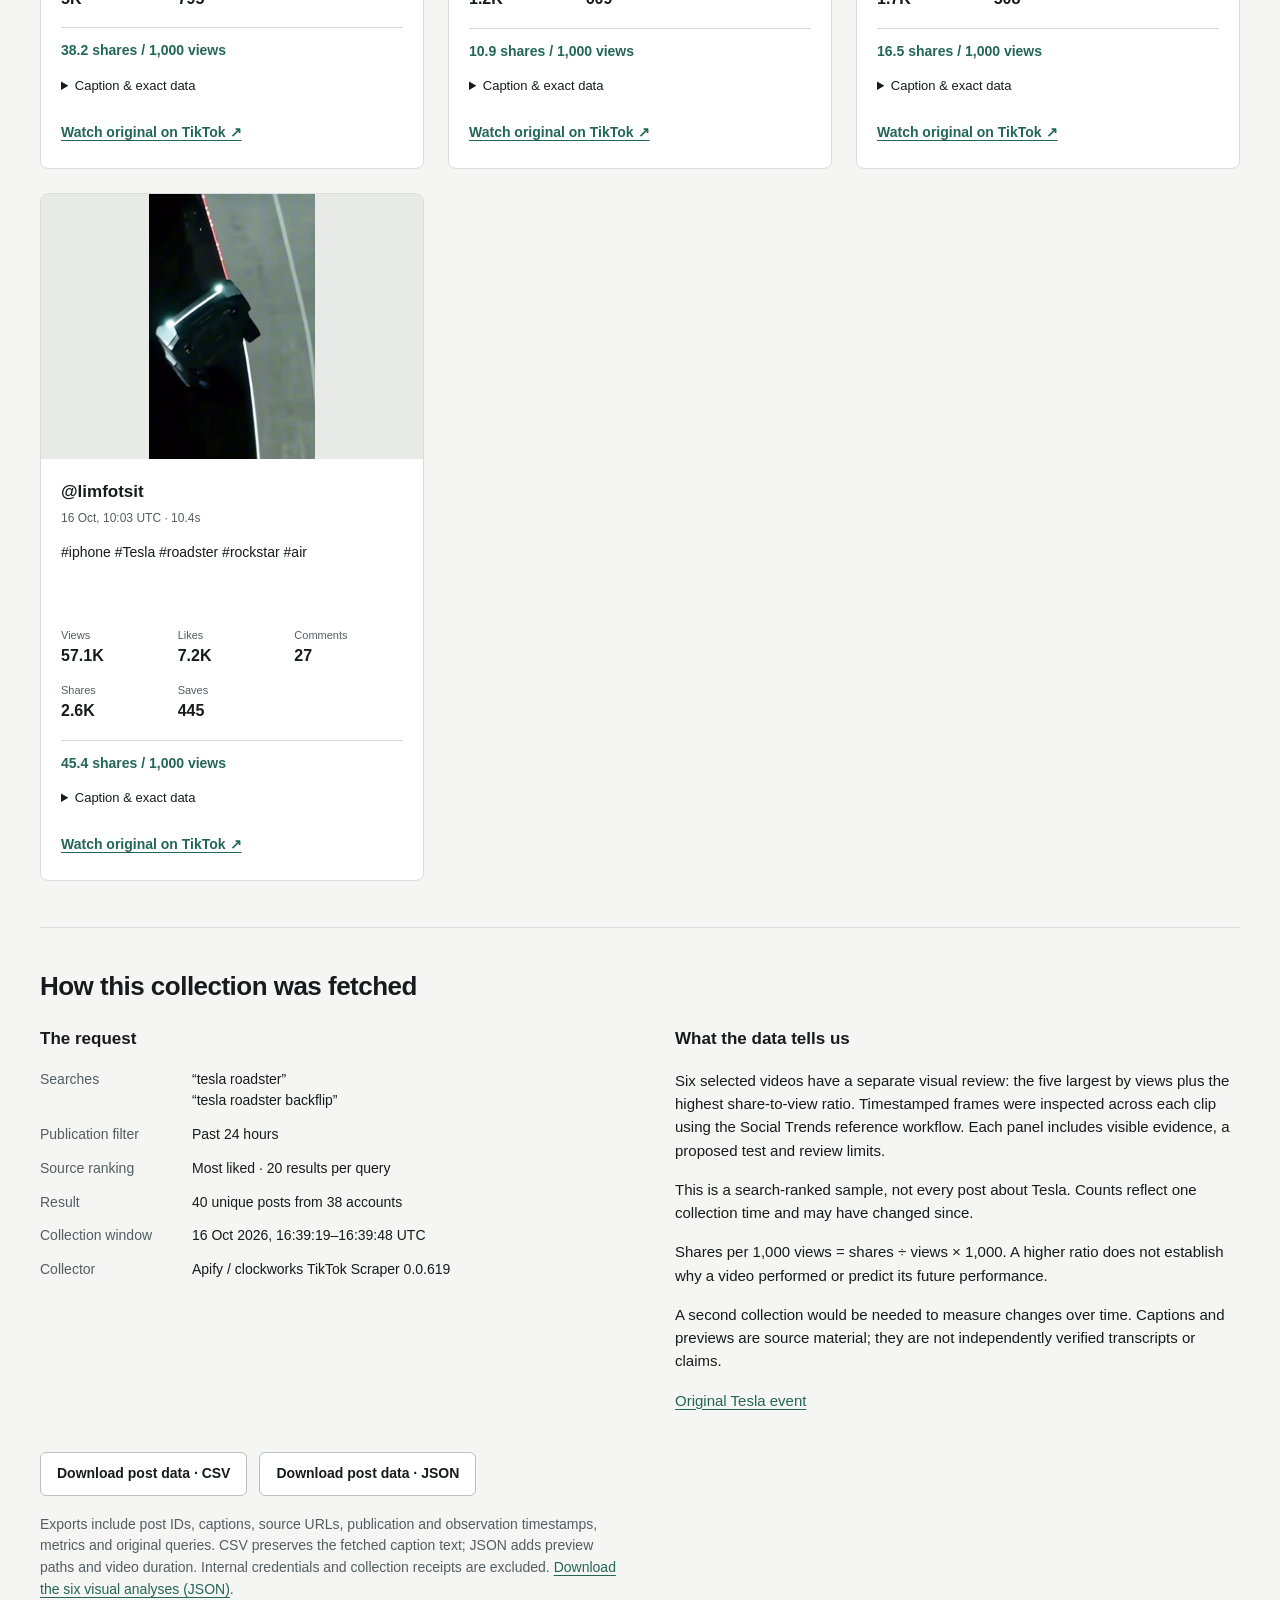
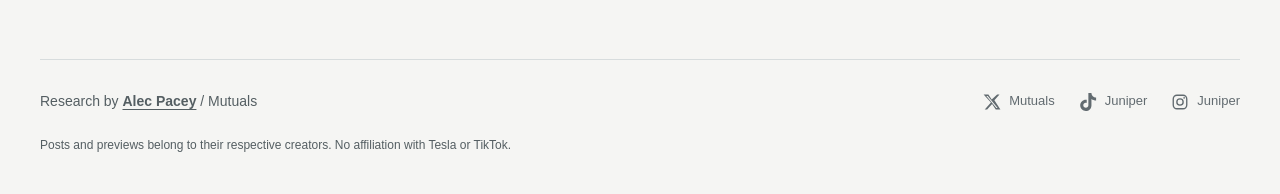
==== commit c30f1bda: "Add Mutuals and Juniper social links to report footer" ====
--- a/tesla-roadster/index.html
+++ b/tesla-roadster/index.html
@@ -22,5 +22,5 @@
 <form class="filters" role="search" onsubmit="return false"><label class="search">Search this collection<input id="search" type="search" placeholder="Caption or @creator" autocomplete="off"></label><label>Original query<select id="query"><option value="">Both searches</option><option>tesla roadster</option><option>tesla roadster backflip</option></select></label><label>Sort by<select id="sort"><option value="views">Most views</option><option value="shares_per_1000_views">Shares per 1,000 views</option><option value="likes">Most likes</option><option value="shares">Most shares</option><option value="saves">Most saves</option><option value="published_at">Newest published</option></select></label><button id="reset" type="button">Reset</button></form>
 <label class="selected-filter"><input type="checkbox" id="selected-only"> Show only the six selected posts with visual breakdowns</label><div id="grid" class="grid"></div><p id="empty" hidden>No posts match these filters. Try a different creator or reset the filters.</p><noscript><p>JavaScript is needed to filter the posts. You can still <a href="data/posts.csv">download all 40 posts as CSV</a> or <a href="data/posts.json">read the JSON data</a>.</p></noscript></section>
 <section id="method" class="method" aria-labelledby="method-heading"><h2 id="method-heading">How this collection was fetched</h2><div class="method-grid"><div><h3>The request</h3><dl><dt>Searches</dt><dd>“tesla roadster”<br>“tesla roadster backflip”</dd><dt>Publication filter</dt><dd>Past 24 hours</dd><dt>Source ranking</dt><dd>Most liked · 20 results per query</dd><dt>Result</dt><dd>40 unique posts from 38 accounts</dd><dt>Collection window</dt><dd>16 Oct 2026, 16:39:19–16:39:48 UTC</dd><dt>Collector</dt><dd>Apify / clockworks TikTok Scraper 0.0.619</dd></dl></div><div><h3>What the data tells us</h3><p>Six selected videos have a separate visual review: the five largest by views plus the highest share-to-view ratio. Timestamped frames were inspected across each clip using the Social Trends reference workflow. Each panel includes visible evidence, a proposed test and review limits.</p><p>This is a search-ranked sample, not every post about Tesla. Counts reflect one collection time and may have changed since.</p><p>Shares per 1,000 views = shares ÷ views × 1,000. A higher ratio does not establish why a video performed or predict its future performance.</p><p>A second collection would be needed to measure changes over time. Captions and previews are source material; they are not independently verified transcripts or claims.</p><p><a href="https://x.com/Tesla/status/2110788059008819215" target="_blank" rel="noopener noreferrer">Original Tesla event</a></p></div></div><div class="downloads"><a class="button" href="data/posts.csv" download>Download post data · CSV</a><a class="button" href="data/posts.json" download>Download post data · JSON</a></div><p class="muted">Exports include post IDs, captions, source URLs, publication and observation timestamps, metrics and original queries. CSV preserves the fetched caption text; JSON adds preview paths and video duration. Internal credentials and collection receipts are excluded. <a href="data/analyses.json" download>Download the six visual analyses (JSON)</a>.</p></section>
-</main><dialog id="analysis-dialog" aria-labelledby="analysis-title"><div class="dialog-top"><span id="analysis-selection"></span><button id="close-analysis" type="button" aria-label="Close visual analysis">Close <span aria-hidden="true">×</span></button></div><div id="analysis-content"></div></dialog><footer>Research by <a href="https://x.com/alecpacey">Alec Pacey</a> / Mutuals. Posts and previews belong to their respective creators. No affiliation with Tesla or TikTok.</footer>
+</main><dialog id="analysis-dialog" aria-labelledby="analysis-title"><div class="dialog-top"><span id="analysis-selection"></span><button id="close-analysis" type="button" aria-label="Close visual analysis">Close <span aria-hidden="true">×</span></button></div><div id="analysis-content"></div></dialog><footer class="report-footer"><div class="footer-main"><p class="footer-credit">Research by <a href="https://x.com/alecpacey" target="_blank" rel="noopener noreferrer">Alec Pacey</a> <span>/ Mutuals</span></p><nav class="social-links" aria-label="Follow Mutuals and Juniper"><a href="https://x.com/mutuals_inc" target="_blank" rel="noopener noreferrer" aria-label="Mutuals on X"><svg viewBox="0 0 24 24" aria-hidden="true" focusable="false"><path fill="currentColor" d="M18.9 2H22l-6.8 7.8L23.2 22H17l-4.9-7.5L5.5 22H2.3l8.3-9.5L.8 2h6.4l4.4 6.8L18.9 2Zm-1.1 18h1.7L6.3 3.9H4.5L17.8 20Z"/></svg><span>Mutuals</span></a><a href="https://www.tiktok.com/@juniper.pi" target="_blank" rel="noopener noreferrer" aria-label="Juniper on TikTok"><svg viewBox="0 0 24 24" aria-hidden="true" focusable="false"><path fill="currentColor" d="M16.6 0h-4.1v16.4c0 1.9-1.5 3.4-3.4 3.4s-3.4-1.5-3.4-3.4S7.2 13 9.1 13c.4 0 .8.1 1.2.2V9c-.4-.1-.8-.1-1.2-.1-4.2 0-7.5 3.4-7.5 7.5S5 24 9.1 24s7.5-3.4 7.5-7.5V8.1c1.8 1.3 4 2 6.2 2V6c-3.4 0-6.2-2.7-6.2-6Z"/></svg><span>Juniper</span></a><a href="https://www.instagram.com/juniper.pi/" target="_blank" rel="noopener noreferrer" aria-label="Juniper on Instagram"><svg viewBox="0 0 24 24" aria-hidden="true" focusable="false"><rect x="3" y="3" width="18" height="18" rx="5" fill="none" stroke="currentColor" stroke-width="1.8"/><circle cx="12" cy="12" r="4.2" fill="none" stroke="currentColor" stroke-width="1.8"/><circle cx="17.5" cy="6.5" r="1.1" fill="currentColor"/></svg><span>Juniper</span></a></nav></div><p class="footer-note">Posts and previews belong to their respective creators. No affiliation with Tesla or TikTok.</p></footer>
 </body></html>
--- a/tesla-roadster/style.css
+++ b/tesla-roadster/style.css
@@ -3,3 +3,5 @@
 .review-hint{margin:0 0 18px;font-size:14px;color:var(--muted);max-width:85ch}.review-hint strong{color:var(--ink)}.overview-map{position:relative}.overview-target{position:absolute;border:1px solid transparent;background:transparent;padding:0;border-radius:6px;min-height:0;display:block}.overview-target:hover{background:rgba(35,102,88,.08);border-color:var(--accent)}.overview-target:focus-visible{outline:3px solid var(--accent);outline-offset:0;background:rgba(35,102,88,.08)}.selected-filter{display:flex;align-items:center;gap:10px;font-size:14px;margin:0 0 24px;min-height:44px;cursor:pointer}.selected-filter input{min-height:0;width:18px;height:18px;margin:0;accent-color:var(--accent);flex-shrink:0}.analysis-preview{position:relative;width:100%;padding:0;border:0;border-radius:0;overflow:hidden}.analysis-preview:hover{background:#dde6df}.analysis-preview>span{position:absolute;bottom:12px;left:50%;transform:translateX(-50%);background:white;color:var(--accent);border:1px solid #b7c1c0;padding:6px 10px;border-radius:4px;font-size:12px;white-space:nowrap}.selection-label{font-size:12px;font-weight:650;color:var(--accent);margin:0 0 12px}.analysis-open{width:100%;margin-top:16px;color:var(--accent);font-size:13px}dialog{width:min(1100px,calc(100% - 48px));max-height:calc(100dvh - 48px);padding:0;border:1px solid var(--line);border-radius:12px;color:var(--ink);background:var(--bg);box-shadow:0 16px 55px rgba(0,0,0,.2);overscroll-behavior:contain}dialog::backdrop{background:rgba(13,21,19,.65)}.dialog-top{position:sticky;top:0;z-index:2;display:flex;align-items:center;justify-content:space-between;gap:16px;padding:14px 28px;background:var(--bg);border-bottom:1px solid var(--line)}.dialog-top>span{font-size:13px;color:var(--accent);font-weight:650}#close-analysis{gap:14px;flex-shrink:0}#close-analysis>span{font-size:23px;line-height:1}.analysis-heading{padding:28px 32px 22px}.analysis-heading h2{font-size:30px;max-width:850px;margin-bottom:10px}.analysis-heading>p{font-size:14px;color:var(--muted);margin-bottom:10px}.analysis-heading .analysis-coverage{margin:0;font-size:12px}.analysis-layout{display:grid;grid-template-columns:310px minmax(0,1fr);gap:36px;padding:0 32px 32px;align-items:start}.evidence-view{position:sticky;top:90px}.evidence-view figure{margin:0 0 16px}.evidence-view img{display:block;max-height:360px;width:100%;object-fit:contain;background:#e8eae8;border:1px solid var(--line)}.evidence-view figcaption{font-size:12px;line-height:1.5;min-height:75px}.evidence-view>.button{width:100%}.analysis-stats{margin-top:20px}.analysis-stats .metrics{margin-top:0}.analysis-reading section{margin-bottom:28px}.analysis-reading h3{font-size:18px;margin-bottom:10px}.analysis-reading p,.analysis-reading li{font-size:14px}.analysis-reading ul{padding-left:20px;margin:0}.analysis-reading li{margin-bottom:9px}.analysis-reading p:last-child{margin-bottom:0}.beat-list{display:grid;gap:8px}.beat{display:grid;grid-template-columns:86px minmax(0,1fr);gap:14px;text-align:left;align-items:start;padding:13px 14px;border-color:var(--line);font-weight:400}.beat[aria-pressed=true]{border-color:var(--accent);background:#eaf3ee}.beat-time{font-variant-numeric:tabular-nums;color:var(--accent);font-size:12px;padding-top:2px}.beat strong{display:block;font-size:13px;margin-bottom:4px}.beat-observation{display:block;font-size:13px;line-height:1.5;color:var(--muted)}.test-idea{padding:20px 0;border-top:1px solid var(--line);border-bottom:1px solid var(--line)}.review-details{font-size:13px}.review-details summary{font-weight:600;min-height:40px}.review-details p{margin:12px 0;overflow-wrap:anywhere}.next-analysis{margin-top:24px}@media(max-width:800px){.analysis-layout{grid-template-columns:240px minmax(0,1fr);gap:24px;padding:0 24px 24px}.analysis-heading{padding:24px}.beat{grid-template-columns:1fr;gap:5px}}@media(max-width:600px){dialog{width:calc(100% - 16px);max-height:calc(100dvh - 16px);border-radius:8px}.dialog-top{padding:10px 16px;gap:8px}.dialog-top>span{font-size:12px}.analysis-heading{padding:22px 18px}.analysis-heading h2{font-size:25px}.analysis-layout{grid-template-columns:1fr;padding:0 18px 24px;gap:28px}.evidence-view{position:static}.evidence-view img{max-height:260px}.evidence-view figcaption{min-height:0}.analysis-stats .metrics{grid-template-columns:repeat(5,minmax(0,1fr))}.analysis-stats .metrics dd{font-size:13px}.analysis-stats .metrics dt{font-size:11px}.beat{grid-template-columns:75px minmax(0,1fr);gap:10px}.review-hint{font-size:13px}.analysis-heading .analysis-coverage{font-size:12px}}
 
 #evidence-image{scroll-margin-top:90px}
+
+.report-footer{padding-top:20px}.footer-main{display:flex;align-items:center;justify-content:space-between;gap:16px;flex-wrap:wrap}.footer-credit{margin:0;font-size:14px}.footer-credit>a{color:var(--muted);font-weight:600}.footer-credit>span{color:var(--muted)}.social-links{display:flex;align-items:center;gap:24px;flex-wrap:wrap}.social-links a{display:inline-flex;align-items:center;gap:8px;min-height:44px;color:#626b70;text-decoration:none;font-size:13px}.social-links svg{display:block;width:18px;height:18px;flex-shrink:0}.social-links a:hover{color:#30383c;text-decoration:underline}.footer-note{margin:12px 0 0;font-size:12px;color:var(--muted)}@media(max-width:560px){.footer-main{align-items:flex-start;gap:8px}.footer-credit{flex-basis:100%}.social-links{gap:22px}.footer-note{margin-top:10px}}
